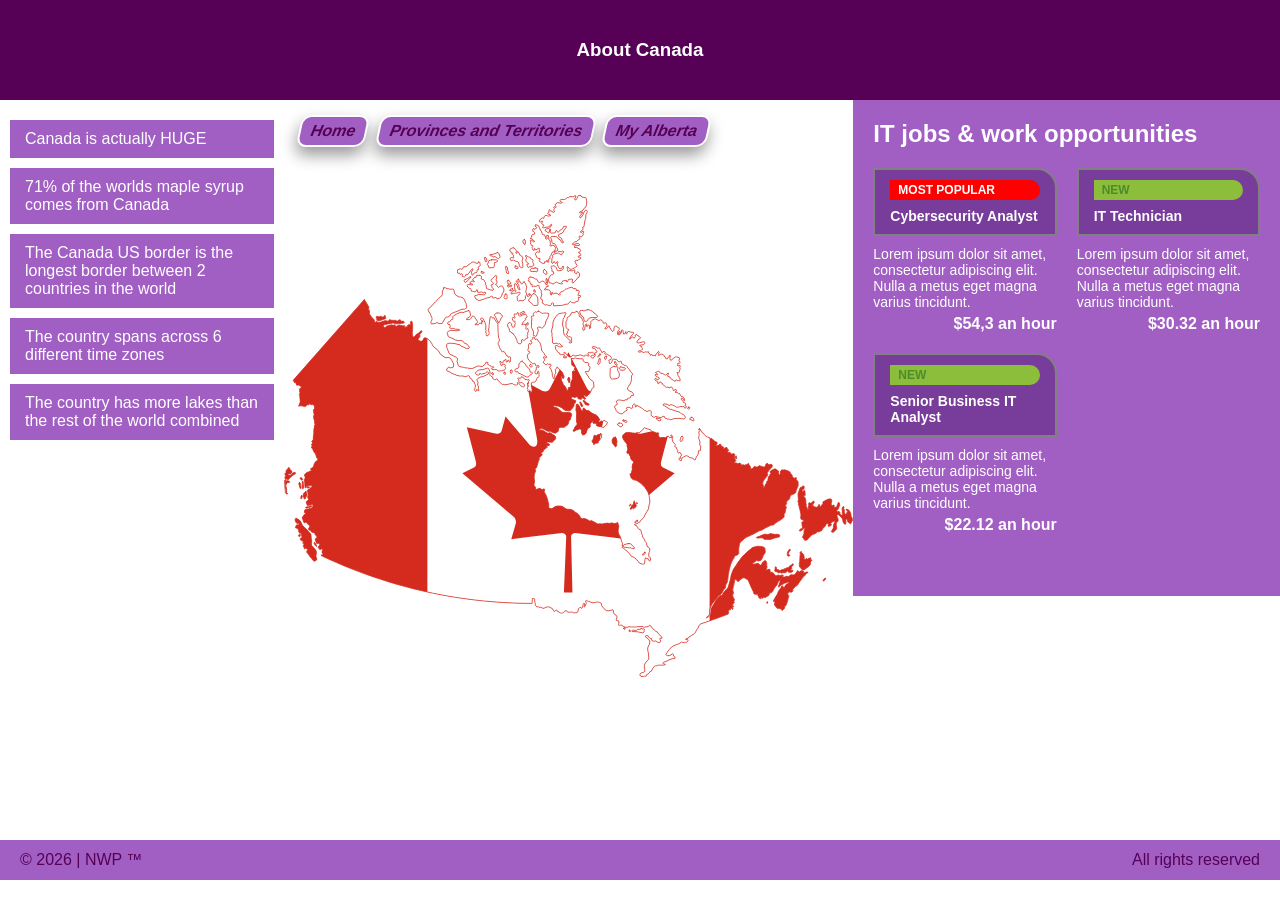
==== index.html @ a1276ff4 "Add files via upload" ====
<!DOCTYPE html>
<html lang="en">
<head>
    <meta charset="UTF-8">
    <meta name="viewport" content="width=device-width, initial-scale=1.0">
    <title>About Canada</title>
    <link rel="stylesheet" href="styles/styles.css">
</head>
<body>
  <div class="flex-container col-container base-container">
    <div class="header">
      <h3>About Canada</h1>
    </div>
    <div class="flex-container midsection">
      <div class="section" style="background-color: white; flex: 1;">
        <div class="nav-item">Canada is actually HUGE</div>
        <div class="nav-item">71% of the worlds maple syrup comes from Canada</div>
        <div class="nav-item">The Canada US border is the longest border between 2 countries in the world</div>
        <div class="nav-item">The country spans across 6 different time zones</div>
        <div class="nav-item">The country has more lakes than the rest of the world combined</div>
      </div>
      <div id="middle-section" class="section" style="background-color: white; flex: 2; display: flex; flex-direction: column;">
        <div style="display: flex; justify-content: flex-start; padding: 10px 10px 0 10px; width: 100%;">
          <a href="#home" class="tab-button">Home</a>
          <a href="#provinces" class="tab-button">Provinces and Territories</a>
          <div class="dropdown">
            <a href="#alberta" class="tab-button">My Alberta</a>
            <div class="dropdown-menu">
              <a href="#public-holidays" class="dropdown-item">Public Holidays</a>
              <a href="#provincial-parks" class="dropdown-item">Provincial Parks</a>
            </div>
          </div>
        </div>

        <div id="home" class="tab-content">
          <h2>Get to know Canada</h2>
          <p>Lorem ipsum dolor sit amet, consectetur adipiscing elit. Proin aliquet in ipsum non fermentum. Vestibulum aliquet enim lacus, vitae sollicitudin lorem lobortis non. Maecenas aliquet odio non finibus convallis. Aenean euismod felis sit amet erat sagittis, id tempor risus finibus. Maecenas urna quam, varius eu lacus a, gravida vehicula ante. Fusce bibendum, velit eget convallis bibendum, risus felis laoreet risus, at pulvinar ipsum nisi vel leo. Duis euismod, nisl faucibus pretium sollicitudin, ante erat tristique lorem, id vestibulum ex sem at mauris. In nec nisi rhoncus, suscipit purus vel, vulputate massa. Suspendisse id aliquam sapien. Pellentesque a ligula vel est mollis dapibus. Quisque pulvinar vel sapien et aliquet.</p>
        </div>

        <div id="provinces" class="tab-content">
          <h2>Learn more about Canada's Provinces and Territories</h2>
          <p>Lorem ipsum dolor sit amet, consectetur adipiscing elit. Proin aliquet in ipsum non fermentum. Vestibulum aliquet enim lacus, vitae sollicitudin lorem lobortis non. Maecenas aliquet odio non finibus convallis. Aenean euismod felis sit amet erat sagittis, id tempor risus finibus. Maecenas urna quam, varius eu lacus a, gravida vehicula ante. Fusce bibendum, velit eget convallis bibendum, risus felis laoreet risus, at pulvinar ipsum nisi vel leo. Duis euismod, nisl faucibus pretium sollicitudin, ante erat tristique lorem, id vestibulum ex sem at mauris. In nec nisi rhoncus, suscipit purus vel, vulputate massa. Suspendisse id aliquam sapien. Pellentesque a ligula vel est mollis dapibus. Quisque pulvinar vel sapien et aliquet.</p>

          <div class="province-item">
            <img src="images/alberta.png" alt="Alberta Flag" class="province-flag">
            <span class="province-name">Alberta</span>
            <span class="province-area">661,848 sq km</span>
          </div>

          <div class="province-item">
            <img src="images/Bc.png" alt="British Columbia Flag" class="province-flag">
            <span class="province-name">British Columbia</span>
            <span class="province-area">944,735 sq km</span>
          </div>
        </div>

        <div id="alberta" class="tab-content">
          <h2>Learn about Alberta</h2>
          <p>Lorem ipsum dolor sit amet, consectetur adipiscing elit. Proin aliquet in ipsum non fermentum. Vestibulum aliquet enim lacus, vitae sollicitudin lorem lobortis non. Maecenas aliquet odio non finibus convallis. Aenean euismod felis sit amet erat sagittis, id tempor risus finibus. Maecenas urna quam, varius eu lacus a, gravida vehicula ante. Fusce bibendum, velit eget convallis bibendum, risus felis laoreet risus, at pulvinar ipsum nisi vel leo. Duis euismod, nisl faucibus pretium sollicitudin, ante erat tristique lorem, id vestibulum ex sem at mauris. In nec nisi rhoncus, suscipit purus vel, vulputate massa. Suspendisse id aliquam sapien. Pellentesque a ligula vel est mollis dapibus. Quisque pulvinar vel sapien et aliquet.</p>
        </div>

        <div id="public-holidays" class="tab-content">
          <h2>Alberta Public Holidays</h2>
          <p>Lorem ipsum dolor sit amet, consectetur adipiscing elit. Nulla a metus eget magna varius tincidunt malesuada pellentesque augue. Proin sit amet augue sed mauris rutrum imperdiet.</p>
        </div>

        <div id="provincial-parks" class="tab-content">
          <h2>National and Provincial Parks in Alberta</h2>
          <p>Lorem ipsum dolor sit amet, consectetur adipiscing elit. Nulla a metus eget magna varius tincidunt malesuada pellentesque augue. Proin sit amet augue sed mauris rutrum imperdiet.</p>
        </div>

        <img id="canada-map" src="images/canada.svg" alt="Canada Map">
      </div>
      <div class="section" style="background-color: white; flex: 1.5; display: flex; flex-direction: column;">
        <div style="background-color: rgb(161, 95, 196); flex: 0 0 80%; width: 100%; padding: 20px;">
          <h2 style="color: white; margin: 0 0 20px 0;">IT jobs & work opportunities</h2>

          <div class="job-container">
          <div class="job-posting">
            <div class="job-header">
              <p class="job-label">MOST POPULAR</p>
              <p class="job-title">Cybersecurity Analyst</p>
            </div>
            <p class="job-description">Lorem ipsum dolor sit amet, consectetur adipiscing elit. Nulla a metus eget magna varius tincidunt.</p>
            <p class="job-price">$54,3 an hour</p>
          </div>

          <div class="job-posting">
            <div class="job-header">
              <p class="job-label job-label-new">NEW</p>
              <p class="job-title">IT Technician</p>
            </div>
            <p class="job-description">Lorem ipsum dolor sit amet, consectetur adipiscing elit. Nulla a metus eget magna varius tincidunt.</p>
            <p class="job-price">$30.32 an hour</p>
          </div>

          <div class="job-posting">
            <div class="job-header">
              <p class="job-label job-label-new">NEW</p>
              <p class="job-title">Senior Business IT Analyst</p>
            </div>
            <p class="job-description">Lorem ipsum dolor sit amet, consectetur adipiscing elit. Nulla a metus eget magna varius tincidunt.</p>
            <p class="job-price">$22.12 an hour</p>
          </div>
          </div>

        </div>
        <div style="background-color: white; flex: 1; width: 100%;"></div>
      </div>
    </div>
    <div style="height: 100px;"></div>
  </div>

  <div class="footer">
    <p>&copy; 2026 | NWP &trade;</p>
    <p>All rights reserved</p>
  </div>
</body>
</html>
---- styles/styles.css ----
/* Global reset - removes default margins and padding from all elements */
* {
    margin: 0;
    padding: 0;
    box-sizing: border-box; /* Makes padding and border part of width/height calculations */
}

/* Base body styling with Arial font and prevent horizontal scroll */
body {
    font-family: Arial, sans-serif;
    overflow-x: hidden; /* Prevents horizontal scrolling */
}

/* Utility class to make any element a flex container */
.flex-container {
  display: flex;
}

/* Makes flex items arrange horizontally (default flex direction) */
.row-container {
  flex-direction: row;
}

/* Makes flex items arrange vertically in a column */
.col-container {
  flex-direction: column;
}

/* Main page container that takes full viewport height and width */
.base-container {
  min-height: 100vh; /* 100% of viewport height */
  width: 100%;
  overflow-x: hidden; /* Prevents horizontal scrolling */
  display: flex; /* Makes container a flex parent */
  flex-direction: column; /* Stacks header, midsection, footer vertically */
}

/* Top header section - dark purple bar with fixed 100px height */
.header {
  background-color: rgb(86, 0, 86); /* Dark purple */
  width: 100%;
  flex: 0 0 100px; /* Don't grow or shrink, stay at 100px */
  color: white;
  display: flex;
  justify-content: center; /* Center content horizontally */
  align-items: center; /* Center content vertically */
}

/* Middle section between header and footer - grows to fill available space */
.midsection {
  flex: 1 1 auto; /* Grows to fill space, can shrink if needed */
  width: 100%;
  flex-wrap: wrap; /* Allows items to wrap to next line if needed */
  overflow-y: auto; /* Allows vertical scrolling when content exceeds viewport */
  overflow-x: hidden; /* Prevents horizontal scrolling */
  padding-bottom: 80px; /* Space for fixed footer so content isn't hidden behind it */
  min-height: 0; /* Allows flex item to shrink below content size if needed */
}

/* Generic section wrapper that grows to fill space */
.section {
  flex: 1;
  min-width: 0; /* Prevents flex items from overflowing container */
}

/* Navigation menu items with light purple background */
.nav-item {
  background-color: rgb(161, 95, 196); /* Light purple */
  color: white;
  padding: 10px 15px;
  margin-bottom: 10px;
  margin-left: 10px;
  margin-right: 10px;
  transition: background-color 0.3s; /* Smooth color transition on hover */
}

/* Adds top margin to first navigation item only */
.nav-item:first-child {
  margin-top: 20px;
}

/* Hover effect for nav items - changes to dark purple with light text */
.nav-item:hover {
  background-color: rgb(86, 0, 86); /* Dark purple */
  color: rgb(235, 215, 255); /* Very light purple */
}

/* Tab buttons with skewed appearance and shadow effect */
.tab-button {
  background-color: rgb(161, 95, 196); /* Light purple background */
  color: rgb(86, 0, 86); /* Dark purple text */
  border: 2px solid white;
  border-radius: 10px; /* Rounded corners */
  padding: 5px 10px;
  margin: 5px;
  cursor: pointer; /* Hand cursor on hover */
  font-weight: bold;
  font-style: italic;
  box-shadow: 0 8px 16px rgba(0, 0, 0, 0.4); /* Drop shadow for 3D effect */
  text-decoration: none; /* Remove underline if used as link */
  display: inline-block;
  transform: skewX(-12deg); /* Slants button to the right */
  transition: background-color 0.3s, color 0.3s, transform 0.3s; /* Smooth transitions */
}

/* Tab button hover effect - inverts colors and slightly enlarges */
.tab-button:hover {
  background: linear-gradient(
    135deg,
    rgb(86, 0, 86),      /* dark purple */
    rgb(161, 95, 196)    /* lighter purple */
  );

  color: rgb(250, 245, 255);
  font-style: normal; /* Removes italic */
  transform: scale(1.05); /* Makes button 5% larger */
}

/* Dropdown container positioned relatively for absolute children */
.dropdown {
  position: relative;
  display: inline-block;
}

/* Dropdown menu hidden by default, positioned below trigger element */
.dropdown-menu {
  display: none; /* Hidden until parent is hovered */
  position: absolute;
  top: 100%; /* Positioned directly below parent */
  left: 0;
  z-index: 10; /* Appears above other content */
  margin-top: 0;
}

/* Shows dropdown menu when hovering over dropdown container */
.dropdown:hover .dropdown-menu {
  display: block;
}

/* Individual items within dropdown menu */
.dropdown-item {
  display: block;
  background-color: rgb(161, 95, 196); /* Light purple */
  color: white;
  padding: 10px 15px;
  margin: 0;
  text-decoration: none; /* Remove underline from links */
  white-space: nowrap; /* Prevents text from wrapping to multiple lines */
}

/* Dropdown item hover effect - changes to dark purple */
.dropdown-item:hover {
  background-color: rgb(86, 0, 86);
  color: white;
}

/* Tab content panels - hidden by default until targeted via URL hash */
.tab-content {
  padding: 20px;
  display: none; /* Hidden by default */
  color: rgb(86, 0, 86); /* Dark purple text */
  flex: 1; /* Grows to fill available space */
}

/* Shows tab content when its ID matches the URL hash (e.g., #home) */
.tab-content:target {
  display: block;
}

/* Headings inside tab content */
.tab-content h2 {
  color: rgb(86, 0, 86); /* Dark purple */
  margin-bottom: 0;
}

/* Paragraphs inside tab content with top spacing */
.tab-content p {
  color: rgb(86, 0, 86); /* Dark purple */
  margin-top: 15px;
}

/* Individual province list items with flex layout for flag and text */
.province-item {
  display: flex;
  align-items: center; /* Vertically centers flag and text */
  padding: 5px 10px 5px 0;
  margin-bottom: 10px;
}

/* Province item hover effect - adds light purple background */
.province-item:hover {
  background-color: rgb(161, 95, 196);
}

/* Province flag image with fixed dimensions */
.province-flag {
  width: 40px;
  height: 40px;
  margin-right: 10px;
  object-fit: cover; /* Crops image to fit square dimensions */
}

/* Province name text styling */
.province-name {
  color: rgb(86, 0, 86); /* Dark purple */
  font-weight: bold;
}

/* Province area info - hidden by default, shown on hover */
.province-area {
  display: none; /* Hidden initially */
  margin-left: 10px;
  color: rgb(86, 0, 86); /* Dark purple */
  font-style: italic;
}

/* Shows province area when hovering over province item */
.province-item:hover .province-area {
  display: inline;
}

/* Canada map image that fills available space while maintaining aspect ratio */
#canada-map {
  flex: 1;
  width: 100%;
  max-width: 100%; /* Prevents image from exceeding container width */
  object-fit: contain; /* Keeps image proportions, fits within container */
}

/* Hides Canada map when any tab content is active/targeted */
.tab-content:target ~ #canada-map {
  display: none;
}

/* Container for job postings using flexbox grid layout */
.job-container {
  display: flex;
  flex-wrap: wrap; /* Allows jobs to wrap to multiple rows */
  gap: 20px; /* Space between job cards */
}

/* Individual job posting card - takes up half width on desktop */
.job-posting {
  flex: 0 1 calc(50% - 10px); /* 50% width minus half the gap */
  max-width: calc(50% - 10px); /* Ensures it doesn't exceed calculated width */
}

/* Job posting header with medium purple background and rounded corner */
.job-header {
  background-color: rgb(120, 60, 155); /* Medium purple */
  padding: 10px 15px;
  border: 2px solid grey;
  border-top-right-radius: 20px; /* Only top-right corner is rounded */
  margin-bottom: 10px;
}

/* Job status label (e.g., URGENT, HOT) with pill shape on right side */
.job-label {
  background-color: red; /* Red for urgent/hot jobs */
  color: white;
  display: block;
  width: 100%;
  padding: 3px 8px;
  font-size: 12px;
  font-weight: bold;
  margin: 0 0 8px 0;
  border-top-right-radius: 20px; /* Rounded top-right */
  border-bottom-right-radius: 20px; /* Rounded bottom-right - creates pill shape */
}

/* Alternative label color for NEW job postings - green theme */
.job-label-new {
  background-color: rgb(140, 190, 60); /* Light green */
  color: rgb(76, 140, 43); /* Dark green text */
}

/* Job title text styling */
.job-title {
  color: white;
  margin: 0;
  font-weight: bold;
  font-size: 14px;
}

/* Job description text styling */
.job-description {
  color: white;
  margin: 0 0 5px 0;
  font-size: 14px;
}

/* Job price/salary - aligned to the right */
.job-price {
  color: white;
  margin: 0;
  text-align: right; /* Right-aligned text */
  font-weight: bold;
}

/* Fixed footer that stays at bottom of viewport, 20px from edge */
.footer {
  position: fixed; /* Stays in place when scrolling */
  bottom: 20px; /* 20px gap from bottom of screen */
  left: 0;
  width: 100%;
  height: 40px;
  background-color: rgb(161, 95, 196); /* Light purple */
  color: rgb(86, 0, 86); /* Dark purple text */
  display: flex;
  justify-content: space-between; /* Spreads content to left and right edges */
  align-items: center; /* Vertically centers content */
  padding: 0 20px;
  z-index: 100; /* Ensures footer appears above all other content */
}

/* Tablet responsive styles for medium screens */
@media (max-width: 1024px) {
  /* Adjust job container spacing for tablets */
  .job-container {
    gap: 15px;
    padding: 10px;
  }
}

/* Mobile responsive styles for screens 768px wide or smaller */
@media (max-width: 768px) {
  /* Allow body to scroll naturally on mobile */
  body {
    overflow-y: auto;
  }
  
  /* Changes midsection to vertical layout on mobile */
  .midsection {
    flex-direction: column;
    padding-bottom: 90px; /* More space for footer on mobile */
  }
  
  /* Makes sections take full width on mobile */
  .section {
    width: 100%;
  }
  
  /* Makes job postings full width (single column) on mobile */
  .job-posting {
    flex: 1 1 100%;
    max-width: 100%;
  }
  
  /* Adjust job container for mobile with reduced gap */
  .job-container {
    flex-direction: column;
    gap: 15px;
    padding: 10px;
  }
  
  /* Make tab buttons smaller and wrap better on mobile */
  .tab-button {
    font-size: 12px;
    padding: 5px 8px;
    margin: 3px;
    transform: skewX(-8deg); /* Less skew for better mobile readability */
  }
  
  /* Reduce header height on mobile */
  .header {
    flex: 0 0 70px; /* Shorter header on mobile */
    font-size: 16px;
    padding: 10px;
    text-align: center;
  }
  
  /* Adjust footer for mobile - stick to bottom edge */
  .footer {
    height: 50px;
    bottom: 0; /* Remove gap on mobile */
    font-size: 12px;
    padding: 0 10px;
  }
  
  /* Reduce tab content padding on mobile */
  .tab-content {
    padding: 15px 10px;
  }
  
  /* Adjust navigation items for mobile */
  .nav-item {
    margin-left: 5px;
    margin-right: 5px;
    padding: 8px 12px;
    font-size: 14px;
  }
}

/* Extra small screens - phones in portrait mode (480px and smaller) */
@media (max-width: 480px) {
  /* Further reduce padding on very small screens */
  .tab-content {
    padding: 10px;
  }
  
  /* Smaller job header padding */
  .job-header {
    padding: 8px 10px;
  }
  
  /* Reduce job text sizes for small screens */
  .job-title {
    font-size: 13px;
  }
  
  .job-description {
    font-size: 12px;
  }
  
  .job-price {
    font-size: 13px;
  }
  
  /* Smaller job label */
  .job-label {
    font-size: 11px;
    padding: 2px 6px;
  }
  
  /* Make province items more compact */
  .province-flag {
    width: 30px;
    height: 30px;
    margin-right: 8px;
  }
  
  .province-name {
    font-size: 14px;
  }
  
  /* Smaller header on very small screens */
  .header {
    flex: 0 0 60px;
    font-size: 14px;
  }
  
  /* Compact footer for small screens */
  .footer {
    height: 45px;
    font-size: 11px;
  }
  
  /* Smaller tab buttons on tiny screens */
  .tab-button {
    font-size: 11px;
    padding: 4px 6px;
    margin: 2px;
  }
  
  /* Adjust midsection padding for very small screens */
  .midsection {
    padding-bottom: 70px;
  }
}
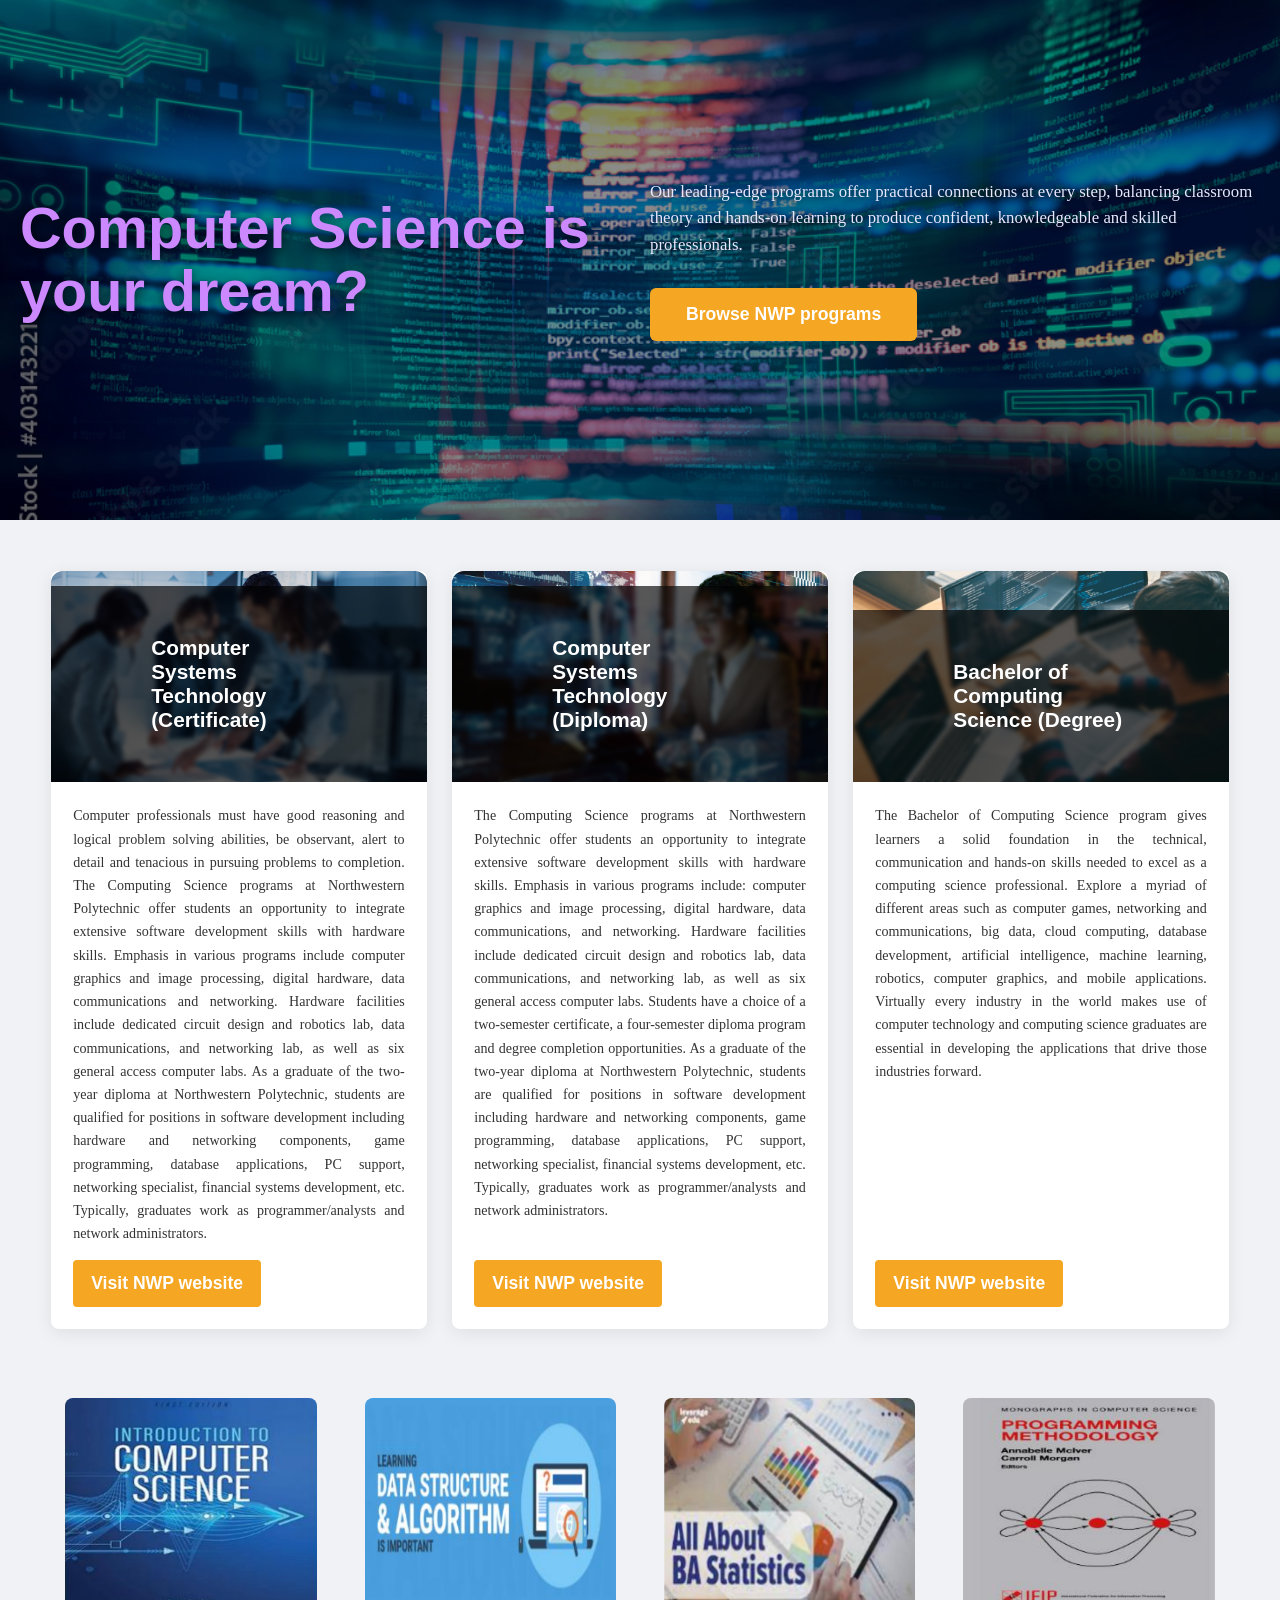
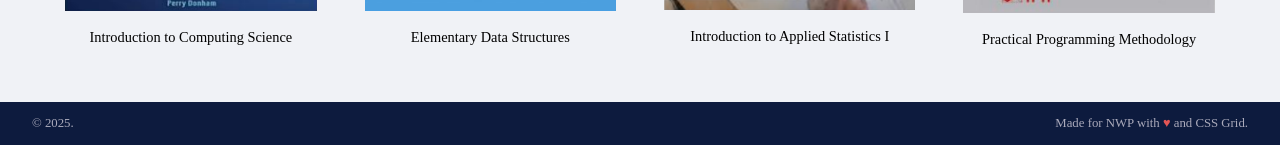
==== commit 6390bd2c: "Add files via upload" ====
--- a/index.html
+++ b/index.html
@@ -1,119 +1,180 @@
-<!DOCTYPE html>
+﻿<!DOCTYPE html>
 <html lang="en">
 <head>
-    <meta charset="UTF-8">
-    <meta name="viewport" content="width=device-width, initial-scale=1.0">
-    <title>About Canada</title>
-    <link rel="stylesheet" href="styles/styles.css">
+  <meta charset="UTF-8" />
+  <meta name="viewport" content="width=device-width, initial-scale=1.0" />
+  <title>CS NWP Programs</title>
+  <link rel="stylesheet" href="styles/styles.css" />
 </head>
 <body>
-  <div class="flex-container col-container base-container">
-    <div class="header">
-      <h3>About Canada</h1>
-    </div>
-    <div class="flex-container midsection">
-      <div class="section" style="background-color: white; flex: 1;">
-        <div class="nav-item">Canada is actually HUGE</div>
-        <div class="nav-item">71% of the worlds maple syrup comes from Canada</div>
-        <div class="nav-item">The Canada US border is the longest border between 2 countries in the world</div>
-        <div class="nav-item">The country spans across 6 different time zones</div>
-        <div class="nav-item">The country has more lakes than the rest of the world combined</div>
-      </div>
-      <div id="middle-section" class="section" style="background-color: white; flex: 2; display: flex; flex-direction: column;">
-        <div style="display: flex; justify-content: flex-start; padding: 10px 10px 0 10px; width: 100%;">
-          <a href="#home" class="tab-button">Home</a>
-          <a href="#provinces" class="tab-button">Provinces and Territories</a>
-          <div class="dropdown">
-            <a href="#alberta" class="tab-button">My Alberta</a>
-            <div class="dropdown-menu">
-              <a href="#public-holidays" class="dropdown-item">Public Holidays</a>
-              <a href="#provincial-parks" class="dropdown-item">Provincial Parks</a>
-            </div>
-          </div>
-        </div>
 
-        <div id="home" class="tab-content">
-          <h2>Get to know Canada</h2>
-          <p>Lorem ipsum dolor sit amet, consectetur adipiscing elit. Proin aliquet in ipsum non fermentum. Vestibulum aliquet enim lacus, vitae sollicitudin lorem lobortis non. Maecenas aliquet odio non finibus convallis. Aenean euismod felis sit amet erat sagittis, id tempor risus finibus. Maecenas urna quam, varius eu lacus a, gravida vehicula ante. Fusce bibendum, velit eget convallis bibendum, risus felis laoreet risus, at pulvinar ipsum nisi vel leo. Duis euismod, nisl faucibus pretium sollicitudin, ante erat tristique lorem, id vestibulum ex sem at mauris. In nec nisi rhoncus, suscipit purus vel, vulputate massa. Suspendisse id aliquam sapien. Pellentesque a ligula vel est mollis dapibus. Quisque pulvinar vel sapien et aliquet.</p>
-        </div>
-
-        <div id="provinces" class="tab-content">
-          <h2>Learn more about Canada's Provinces and Territories</h2>
-          <p>Lorem ipsum dolor sit amet, consectetur adipiscing elit. Proin aliquet in ipsum non fermentum. Vestibulum aliquet enim lacus, vitae sollicitudin lorem lobortis non. Maecenas aliquet odio non finibus convallis. Aenean euismod felis sit amet erat sagittis, id tempor risus finibus. Maecenas urna quam, varius eu lacus a, gravida vehicula ante. Fusce bibendum, velit eget convallis bibendum, risus felis laoreet risus, at pulvinar ipsum nisi vel leo. Duis euismod, nisl faucibus pretium sollicitudin, ante erat tristique lorem, id vestibulum ex sem at mauris. In nec nisi rhoncus, suscipit purus vel, vulputate massa. Suspendisse id aliquam sapien. Pellentesque a ligula vel est mollis dapibus. Quisque pulvinar vel sapien et aliquet.</p>
-
-          <div class="province-item">
-            <img src="images/alberta.png" alt="Alberta Flag" class="province-flag">
-            <span class="province-name">Alberta</span>
-            <span class="province-area">661,848 sq km</span>
-          </div>
-
-          <div class="province-item">
-            <img src="images/Bc.png" alt="British Columbia Flag" class="province-flag">
-            <span class="province-name">British Columbia</span>
-            <span class="province-area">944,735 sq km</span>
-          </div>
-        </div>
-
-        <div id="alberta" class="tab-content">
-          <h2>Learn about Alberta</h2>
-          <p>Lorem ipsum dolor sit amet, consectetur adipiscing elit. Proin aliquet in ipsum non fermentum. Vestibulum aliquet enim lacus, vitae sollicitudin lorem lobortis non. Maecenas aliquet odio non finibus convallis. Aenean euismod felis sit amet erat sagittis, id tempor risus finibus. Maecenas urna quam, varius eu lacus a, gravida vehicula ante. Fusce bibendum, velit eget convallis bibendum, risus felis laoreet risus, at pulvinar ipsum nisi vel leo. Duis euismod, nisl faucibus pretium sollicitudin, ante erat tristique lorem, id vestibulum ex sem at mauris. In nec nisi rhoncus, suscipit purus vel, vulputate massa. Suspendisse id aliquam sapien. Pellentesque a ligula vel est mollis dapibus. Quisque pulvinar vel sapien et aliquet.</p>
-        </div>
-
-        <div id="public-holidays" class="tab-content">
-          <h2>Alberta Public Holidays</h2>
-          <p>Lorem ipsum dolor sit amet, consectetur adipiscing elit. Nulla a metus eget magna varius tincidunt malesuada pellentesque augue. Proin sit amet augue sed mauris rutrum imperdiet.</p>
-        </div>
-
-        <div id="provincial-parks" class="tab-content">
-          <h2>National and Provincial Parks in Alberta</h2>
-          <p>Lorem ipsum dolor sit amet, consectetur adipiscing elit. Nulla a metus eget magna varius tincidunt malesuada pellentesque augue. Proin sit amet augue sed mauris rutrum imperdiet.</p>
-        </div>
-
-        <img id="canada-map" src="images/canada.svg" alt="Canada Map">
-      </div>
-      <div class="section" style="background-color: white; flex: 1.5; display: flex; flex-direction: column;">
-        <div style="background-color: rgb(161, 95, 196); flex: 0 0 80%; width: 100%; padding: 20px;">
-          <h2 style="color: white; margin: 0 0 20px 0;">IT jobs & work opportunities</h2>
-
-          <div class="job-container">
-          <div class="job-posting">
-            <div class="job-header">
-              <p class="job-label">MOST POPULAR</p>
-              <p class="job-title">Cybersecurity Analyst</p>
-            </div>
-            <p class="job-description">Lorem ipsum dolor sit amet, consectetur adipiscing elit. Nulla a metus eget magna varius tincidunt.</p>
-            <p class="job-price">$54,3 an hour</p>
-          </div>
-
-          <div class="job-posting">
-            <div class="job-header">
-              <p class="job-label job-label-new">NEW</p>
-              <p class="job-title">IT Technician</p>
-            </div>
-            <p class="job-description">Lorem ipsum dolor sit amet, consectetur adipiscing elit. Nulla a metus eget magna varius tincidunt.</p>
-            <p class="job-price">$30.32 an hour</p>
-          </div>
-
-          <div class="job-posting">
-            <div class="job-header">
-              <p class="job-label job-label-new">NEW</p>
-              <p class="job-title">Senior Business IT Analyst</p>
-            </div>
-            <p class="job-description">Lorem ipsum dolor sit amet, consectetur adipiscing elit. Nulla a metus eget magna varius tincidunt.</p>
-            <p class="job-price">$22.12 an hour</p>
-          </div>
-          </div>
-
-        </div>
-        <div style="background-color: white; flex: 1; width: 100%;"></div>
+  <!-- ══════════════════════════════
+       HERO SECTION
+  ══════════════════════════════ -->
+  <section id="hero">
+    <!-- Background image layer -->
+    <div class="hero-bg"></div>
+    <!-- Two-column CSS Grid content -->
+    <div class="hero-content">
+      <h1>Computer Science is your dream?</h1>
+      <div class="hero-right">
+        <p>Our leading-edge programs offer practical connections at every step,
+           balancing classroom theory and hands-on learning to produce confident,
+           knowledgeable and skilled professionals.</p>
+        <!-- Clicking takes user to the first program card -->
+        <a href="#card-1" class="btn-hero">Browse NWP programs</a>
       </div>
     </div>
-    <div style="height: 100px;"></div>
-  </div>
+  </section>
 
-  <div class="footer">
-    <p>&copy; 2026 | NWP &trade;</p>
-    <p>All rights reserved</p>
-  </div>
+  <!-- ══════════════════════════════
+       PROGRAM CARDS
+  ══════════════════════════════ -->
+  <section id="programs">
+    <div class="cards-grid">
+
+      <!-- Card 1 — Certificate -->
+      <article class="card" id="card-1">
+        <div class="card-img-wrap">
+          <img
+            src="images/people1.jpeg"
+            alt="Computer Systems Technology Certificate" />
+          <div class="card-img-label">Computer Systems Technology (Certificate)</div>
+        </div>
+        <div class="card-body">
+          <p>Computer professionals must have good reasoning and logical problem solving
+             abilities, be observant, alert to detail and tenacious in pursuing problems to
+             completion. The Computing Science programs at Northwestern Polytechnic offer
+             students an opportunity to integrate extensive software development skills with
+             hardware skills. Emphasis in various programs include computer graphics and image
+             processing, digital hardware, data communications and networking. Hardware
+             facilities include dedicated circuit design and robotics lab, data communications,
+             and networking lab, as well as six general access computer labs. As a graduate of
+             the two-year diploma at Northwestern Polytechnic, students are qualified for
+             positions in software development including hardware and networking components,
+             game programming, database applications, PC support, networking specialist,
+             financial systems development, etc. Typically, graduates work as
+             programmer/analysts and network administrators.</p>
+          <a href="https://www.nwpolytech.ca/program/computer-systems-technology-certificate" target="_blank" class="btn-visit">Visit NWP website</a>
+        </div>
+      </article>
+
+      <!-- Card 2 — Diploma -->
+      <article class="card" id="card-2">
+        <div class="card-img-wrap">
+          <img
+            src="images/people2.jpeg"
+            alt="Computer Systems Technology Diploma" />
+          <div class="card-img-label">Computer Systems Technology (Diploma)</div>
+        </div>
+        <div class="card-body">
+          <p>The Computing Science programs at Northwestern Polytechnic offer students an
+             opportunity to integrate extensive software development skills with hardware
+             skills. Emphasis in various programs include: computer graphics and image
+             processing, digital hardware, data communications, and networking. Hardware
+             facilities include dedicated circuit design and robotics lab, data communications,
+             and networking lab, as well as six general access computer labs. Students have a
+             choice of a two-semester certificate, a four-semester diploma program and degree
+             completion opportunities. As a graduate of the two-year diploma at Northwestern
+             Polytechnic, students are qualified for positions in software development including
+             hardware and networking components, game programming, database applications, PC
+             support, networking specialist, financial systems development, etc. Typically,
+             graduates work as programmer/analysts and network administrators.</p>
+          <a href="https://www.nwpolytech.ca/program/computer-systems-diploma" target="_blank" class="btn-visit">Visit NWP website</a>
+        </div>
+      </article>
+
+      <!-- Card 3 — Degree -->
+      <article class="card" id="card-3">
+        <div class="card-img-wrap">
+          <img
+            src="images/people3.jpeg"
+            alt="Bachelor of Computing Science Degree" />
+
+          <div class="card-img-label">Bachelor of Computing Science (Degree)</div>
+        </div>
+        <div class="card-body">
+          <p>The Bachelor of Computing Science program gives learners a solid foundation in
+             the technical, communication and hands-on skills needed to excel as a computing
+             science professional. Explore a myriad of different areas such as computer games,
+             networking and communications, big data, cloud computing, database development,
+             artificial intelligence, machine learning, robotics, computer graphics, and mobile
+             applications. Virtually every industry in the world makes use of computer
+             technology and computing science graduates are essential in developing the
+             applications that drive those industries forward.</p>
+          <a href="https://www.nwpolytech.ca/program/computing-science-degree" target="_blank" class="btn-visit">Visit NWP website</a>
+        </div>
+      </article>
+
+    </div>
+  </section>
+
+  <!-- ══════════════════════════════
+       IMAGE GALLERY
+  ══════════════════════════════ -->
+  <section id="gallery">
+    <div class="gallery-grid">
+
+      <div class="gallery-item">
+        <div class="img-wrap">
+          <img
+            src="images/1.png"
+            alt="Introduction to Computing Science" />
+        </div>
+        <p class="course-title">Introduction to Computing Science</p>
+        <p class="course-meta">Credits : 3<br />Total Hours : 90</p>
+      </div>
+
+      <div class="gallery-item">
+        <div class="img-wrap">
+          <img
+            src="images/2.png"
+            alt="Elementary Data Structures" />
+        </div>
+        <p class="course-title">Elementary Data Structures</p>
+        <p class="course-meta">Credits : 3<br />Total Hours : 90</p>
+      </div>
+
+      <div class="gallery-item">
+        <div class="img-wrap">
+          <img
+            src="images/3.png"
+            alt="Introduction to Applied Statistics I" />
+        </div>
+        <p class="course-title">Introduction to Applied Statistics I</p>
+        <p class="course-meta">Credits : 3<br />Total Hours : 90</p>
+      </div>
+
+      <div class="gallery-item">
+        <div class="img-wrap">
+          <img
+            src="images/4.png"
+            alt="Practical Programming Methodology" />
+        </div>
+        <p class="course-title">Practical Programming Methodology</p>
+        <p class="course-meta">Credits : 3<br />Total Hours : 90</p>
+      </div>
+
+    </div>
+  </section>
+
+  <!-- ══════════════════════════════
+       FOOTER
+  ══════════════════════════════ -->
+  <footer>
+    <span>© 2025.</span>
+    <span>Made for NWP with <span class="heart">♥</span> and CSS Grid.</span>
+  </footer>
+
+  <!-- Populate hero watermark tiles -->
+  <script>
+    const wm = document.getElementById('wm');
+    for (let i = 0; i < 200; i++) {
+      const s = document.createElement('span');
+      s.textContent = 'NWP+';
+      wm.appendChild(s);
+    }
+  </script>
+
 </body>
 </html>
--- a/styles/styles.css
+++ b/styles/styles.css
@@ -1,459 +1,274 @@
-/* Global reset - removes default margins and padding from all elements */
-* {
-    margin: 0;
-    padding: 0;
-    box-sizing: border-box; /* Makes padding and border part of width/height calculations */
-}
-
-/* Base body styling with Arial font and prevent horizontal scroll */
+/* ── CSS Variables ── */
+:root {
+  --hero-h: clamp(260px, 65vh, 520px);
+  --accent: #f5a623;
+  --accent-hover-bg: #2d1a6e;
+  --accent-hover-text: #f5a623;
+  --navy: #0d1b3e;
+  --card-radius: 0 0 8px 8px;
+  --img-radius: 12px 12px 0 0;
+  --gap: clamp(12px, 2vw, 28px);
+}
+
+*, *::before, *::after {
+  box-sizing: border-box;
+  margin: 0;
+  padding: 0;
+}
+
 body {
-    font-family: Arial, sans-serif;
-    overflow-x: hidden; /* Prevents horizontal scrolling */
-}
-
-/* Utility class to make any element a flex container */
-.flex-container {
-  display: flex;
-}
-
-/* Makes flex items arrange horizontally (default flex direction) */
-.row-container {
-  flex-direction: row;
-}
-
-/* Makes flex items arrange vertically in a column */
-.col-container {
+  font-family: Georgia, serif;
+  font-weight: 300;
+  background: #f0f2f6;
+  color: #1a1a2e;
+  min-height: 100vh;
+  display: grid;
+  grid-template-rows: auto auto auto auto;
+  grid-template-columns: 1fr;
+}
+
+/* ══════════════════════════════
+   HERO
+══════════════════════════════ */
+#hero {
+  position: relative;
+  width: 100%;
+  height:auto;
+  min-height: var(--hero-h);
+  overflow: hidden;
+  background: var(--navy);
+}
+
+#hero .hero-bg {
+  position: absolute;
+  inset: 0;
+  background: url("../images/hacker.jpeg") center / cover no-repeat;
+  filter: brightness(0.55);
+}
+/* two-column hero layout */
+#hero .hero-content {
+  position: relative;
+  z-index: 2;
+  display: grid;
+  grid-template-columns: repeat(auto-fit, minmax(min(100%, 380px), 1fr));
+  height: 100%;
+  align-items: center;
+  padding: clamp(20px, 4vw, 30px) clamp(10px, 3vw, 20px);
+  gap: 20px;
+}
+
+#hero h1 {
+  font-family: Arial, sans-serif;
+  font-size: clamp(1.6rem, 4.5vw, 3.6rem);
+  font-weight: 700;
+  color: #cc88ff;
+  line-height: 1.1;
+  text-shadow: 0 2px 12px rgba(0, 0, 0, 0.6);
+}
+
+.hero-right {
+  display: flex;
   flex-direction: column;
-}
-
-/* Main page container that takes full viewport height and width */
-.base-container {
-  min-height: 100vh; /* 100% of viewport height */
+  gap: 18px;
+}
+
+.hero-right p {
+  color: #e8e8ff;
+  font-size: clamp(0.8rem, 1.5vw, 1.05rem);
+  line-height: 1.55;
+  text-shadow: 0 1px 6px rgba(0, 0, 0, 0.7);
+}
+
+/* ── CTA button (hero) ── */
+.btn-hero {
+  display: inline-block;
+  padding: 16px 36px;
+  background: var(--accent);
+  color: #fff;
+  font-family: 'Rajdhani', sans-serif;
+  font-size: 1.1rem;
+  font-weight: 600;
+  text-decoration: none;
+  border-radius: 6px;
+  margin-top: 12px;
+  width: fit-content;
+  transition: background 0.25s, color 0.25s;
+}
+
+.btn-hero:hover {
+  background: rgba(245, 166, 35, 0.65);  /* transparent yellow */
+  color: #3a2a00;
+}
+
+/* ══════════════════════════════
+   PROGRAMS SECTION
+══════════════════════════════ */
+#programs {
+  padding: clamp(28px, 4vw, 60px) clamp(16px, 4vw, 60px);
+  background: #f0f2f6;
+}
+
+/* Responsive grid — no @media needed */
+.cards-grid {
+  display: grid;
+  grid-template-columns: repeat(auto-fit, minmax(min(280px, 100%), 1fr));
+  gap: var(--gap);
+}
+
+.card {
+  background: #fff;
+  border-radius: 8px;
+  box-shadow: 0 4px 18px rgba(0, 0, 0, 0.08);
+  display: flex;
+  flex-direction: column;
+  overflow: hidden;
+}
+
+/* ── Card image with label overlay ── */
+.card-img-wrap {
+  position: relative;
+  overflow: hidden;
+}
+
+.card-img-wrap img {
   width: 100%;
-  overflow-x: hidden; /* Prevents horizontal scrolling */
-  display: flex; /* Makes container a flex parent */
-  flex-direction: column; /* Stacks header, midsection, footer vertically */
-}
-
-/* Top header section - dark purple bar with fixed 100px height */
-.header {
-  background-color: rgb(86, 0, 86); /* Dark purple */
-  width: 100%;
-  flex: 0 0 100px; /* Don't grow or shrink, stay at 100px */
+  aspect-ratio: 16 / 9;
+  object-fit: cover;
+  display: block;
+  border-radius: var(--img-radius);  /* top-left & top-right rounded */
+}
+
+.card-img-label {
+  position: absolute;
+  bottom: 0;
+  left: 0;
+  right: 0;
+  padding: 50px 100px;
+  background: rgba(0, 0, 0, 0.65);   /* transparent black bar */
   color: white;
-  display: flex;
-  justify-content: center; /* Center content horizontally */
-  align-items: center; /* Center content vertically */
-}
-
-/* Middle section between header and footer - grows to fill available space */
-.midsection {
-  flex: 1 1 auto; /* Grows to fill space, can shrink if needed */
-  width: 100%;
-  flex-wrap: wrap; /* Allows items to wrap to next line if needed */
-  overflow-y: auto; /* Allows vertical scrolling when content exceeds viewport */
-  overflow-x: hidden; /* Prevents horizontal scrolling */
-  padding-bottom: 80px; /* Space for fixed footer so content isn't hidden behind it */
-  min-height: 0; /* Allows flex item to shrink below content size if needed */
-}
-
-/* Generic section wrapper that grows to fill space */
-.section {
+  font-family: 'Rajdhani', sans-serif;
+  font-size: clamp(1.3rem, 1.2vw, 1.05rem);
+  font-weight: 700;
+  display: flex; 
+  justify-content: flex-start;
+  backdrop-filter: blur(2px);        /* subtle premium glass effect */
+}
+
+/* ── Card body ── */
+.card-body {
+  padding: clamp(14px, 2vw, 22px);
   flex: 1;
-  min-width: 0; /* Prevents flex items from overflowing container */
-}
-
-/* Navigation menu items with light purple background */
-.nav-item {
-  background-color: rgb(161, 95, 196); /* Light purple */
-  color: white;
-  padding: 10px 15px;
-  margin-bottom: 10px;
-  margin-left: 10px;
-  margin-right: 10px;
-  transition: background-color 0.3s; /* Smooth color transition on hover */
-}
-
-/* Adds top margin to first navigation item only */
-.nav-item:first-child {
-  margin-top: 20px;
-}
-
-/* Hover effect for nav items - changes to dark purple with light text */
-.nav-item:hover {
-  background-color: rgb(86, 0, 86); /* Dark purple */
-  color: rgb(235, 215, 255); /* Very light purple */
-}
-
-/* Tab buttons with skewed appearance and shadow effect */
-.tab-button {
-  background-color: rgb(161, 95, 196); /* Light purple background */
-  color: rgb(86, 0, 86); /* Dark purple text */
-  border: 2px solid white;
-  border-radius: 10px; /* Rounded corners */
-  padding: 5px 10px;
-  margin: 5px;
-  cursor: pointer; /* Hand cursor on hover */
-  font-weight: bold;
-  font-style: italic;
-  box-shadow: 0 8px 16px rgba(0, 0, 0, 0.4); /* Drop shadow for 3D effect */
-  text-decoration: none; /* Remove underline if used as link */
+  display: flex;
+  flex-direction: column;
+  gap: 14px;
+  font-size: clamp(0.78rem, 1.1vw, 0.92rem);
+  line-height: 1.65;
+  text-align: justify;
+  color: #333;
+}
+
+/* ── Visit button ── */
+.btn-visit {
   display: inline-block;
-  transform: skewX(-12deg); /* Slants button to the right */
-  transition: background-color 0.3s, color 0.3s, transform 0.3s; /* Smooth transitions */
-}
-
-/* Tab button hover effect - inverts colors and slightly enlarges */
-.tab-button:hover {
-  background: linear-gradient(
-    135deg,
-    rgb(86, 0, 86),      /* dark purple */
-    rgb(161, 95, 196)    /* lighter purple */
-  );
-
-  color: rgb(250, 245, 255);
-  font-style: normal; /* Removes italic */
-  transform: scale(1.05); /* Makes button 5% larger */
-}
-
-/* Dropdown container positioned relatively for absolute children */
-.dropdown {
-  position: relative;
-  display: inline-block;
-}
-
-/* Dropdown menu hidden by default, positioned below trigger element */
-.dropdown-menu {
-  display: none; /* Hidden until parent is hovered */
-  position: absolute;
-  top: 100%; /* Positioned directly below parent */
-  left: 0;
-  z-index: 10; /* Appears above other content */
-  margin-top: 0;
-}
-
-/* Shows dropdown menu when hovering over dropdown container */
-.dropdown:hover .dropdown-menu {
-  display: block;
-}
-
-/* Individual items within dropdown menu */
-.dropdown-item {
-  display: block;
-  background-color: rgb(161, 95, 196); /* Light purple */
-  color: white;
-  padding: 10px 15px;
-  margin: 0;
-  text-decoration: none; /* Remove underline from links */
-  white-space: nowrap; /* Prevents text from wrapping to multiple lines */
-}
-
-/* Dropdown item hover effect - changes to dark purple */
-.dropdown-item:hover {
-  background-color: rgb(86, 0, 86);
-  color: white;
-}
-
-/* Tab content panels - hidden by default until targeted via URL hash */
-.tab-content {
-  padding: 20px;
-  display: none; /* Hidden by default */
-  color: rgb(86, 0, 86); /* Dark purple text */
-  flex: 1; /* Grows to fill available space */
-}
-
-/* Shows tab content when its ID matches the URL hash (e.g., #home) */
-.tab-content:target {
-  display: block;
-}
-
-/* Headings inside tab content */
-.tab-content h2 {
-  color: rgb(86, 0, 86); /* Dark purple */
-  margin-bottom: 0;
-}
-
-/* Paragraphs inside tab content with top spacing */
-.tab-content p {
-  color: rgb(86, 0, 86); /* Dark purple */
-  margin-top: 15px;
-}
-
-/* Individual province list items with flex layout for flag and text */
-.province-item {
-  display: flex;
-  align-items: center; /* Vertically centers flag and text */
-  padding: 5px 10px 5px 0;
-  margin-bottom: 10px;
-}
-
-/* Province item hover effect - adds light purple background */
-.province-item:hover {
-  background-color: rgb(161, 95, 196);
-}
-
-/* Province flag image with fixed dimensions */
-.province-flag {
-  width: 40px;
-  height: 40px;
-  margin-right: 10px;
-  object-fit: cover; /* Crops image to fit square dimensions */
-}
-
-/* Province name text styling */
-.province-name {
-  color: rgb(86, 0, 86); /* Dark purple */
-  font-weight: bold;
-}
-
-/* Province area info - hidden by default, shown on hover */
-.province-area {
-  display: none; /* Hidden initially */
-  margin-left: 10px;
-  color: rgb(86, 0, 86); /* Dark purple */
-  font-style: italic;
-}
-
-/* Shows province area when hovering over province item */
-.province-item:hover .province-area {
-  display: inline;
-}
-
-/* Canada map image that fills available space while maintaining aspect ratio */
-#canada-map {
-  flex: 1;
-  width: 100%;
-  max-width: 100%; /* Prevents image from exceeding container width */
-  object-fit: contain; /* Keeps image proportions, fits within container */
-}
-
-/* Hides Canada map when any tab content is active/targeted */
-.tab-content:target ~ #canada-map {
-  display: none;
-}
-
-/* Container for job postings using flexbox grid layout */
-.job-container {
-  display: flex;
-  flex-wrap: wrap; /* Allows jobs to wrap to multiple rows */
-  gap: 20px; /* Space between job cards */
-}
-
-/* Individual job posting card - takes up half width on desktop */
-.job-posting {
-  flex: 0 1 calc(50% - 10px); /* 50% width minus half the gap */
-  max-width: calc(50% - 10px); /* Ensures it doesn't exceed calculated width */
-}
-
-/* Job posting header with medium purple background and rounded corner */
-.job-header {
-  background-color: rgb(120, 60, 155); /* Medium purple */
-  padding: 10px 15px;
-  border: 2px solid grey;
-  border-top-right-radius: 20px; /* Only top-right corner is rounded */
-  margin-bottom: 10px;
-}
-
-/* Job status label (e.g., URGENT, HOT) with pill shape on right side */
-.job-label {
-  background-color: red; /* Red for urgent/hot jobs */
-  color: white;
-  display: block;
-  width: 100%;
-  padding: 3px 8px;
-  font-size: 12px;
-  font-weight: bold;
-  margin: 0 0 8px 0;
-  border-top-right-radius: 20px; /* Rounded top-right */
-  border-bottom-right-radius: 20px; /* Rounded bottom-right - creates pill shape */
-}
-
-/* Alternative label color for NEW job postings - green theme */
-.job-label-new {
-  background-color: rgb(140, 190, 60); /* Light green */
-  color: rgb(76, 140, 43); /* Dark green text */
-}
-
-/* Job title text styling */
-.job-title {
-  color: white;
-  margin: 0;
-  font-weight: bold;
-  font-size: 14px;
-}
-
-/* Job description text styling */
-.job-description {
-  color: white;
-  margin: 0 0 5px 0;
-  font-size: 14px;
-}
-
-/* Job price/salary - aligned to the right */
-.job-price {
-  color: white;
-  margin: 0;
-  text-align: right; /* Right-aligned text */
-  font-weight: bold;
-}
-
-/* Fixed footer that stays at bottom of viewport, 20px from edge */
-.footer {
-  position: fixed; /* Stays in place when scrolling */
-  bottom: 20px; /* 20px gap from bottom of screen */
-  left: 0;
-  width: 100%;
-  height: 40px;
-  background-color: rgb(161, 95, 196); /* Light purple */
-  color: rgb(86, 0, 86); /* Dark purple text */
-  display: flex;
-  justify-content: space-between; /* Spreads content to left and right edges */
-  align-items: center; /* Vertically centers content */
-  padding: 0 20px;
-  z-index: 100; /* Ensures footer appears above all other content */
-}
-
-/* Tablet responsive styles for medium screens */
-@media (max-width: 1024px) {
-  /* Adjust job container spacing for tablets */
-  .job-container {
-    gap: 15px;
-    padding: 10px;
-  }
-}
-
-/* Mobile responsive styles for screens 768px wide or smaller */
-@media (max-width: 768px) {
-  /* Allow body to scroll naturally on mobile */
-  body {
-    overflow-y: auto;
-  }
-  
-  /* Changes midsection to vertical layout on mobile */
-  .midsection {
-    flex-direction: column;
-    padding-bottom: 90px; /* More space for footer on mobile */
-  }
-  
-  /* Makes sections take full width on mobile */
-  .section {
-    width: 100%;
-  }
-  
-  /* Makes job postings full width (single column) on mobile */
-  .job-posting {
-    flex: 1 1 100%;
-    max-width: 100%;
-  }
-  
-  /* Adjust job container for mobile with reduced gap */
-  .job-container {
-    flex-direction: column;
-    gap: 15px;
-    padding: 10px;
-  }
-  
-  /* Make tab buttons smaller and wrap better on mobile */
-  .tab-button {
-    font-size: 12px;
-    padding: 5px 8px;
-    margin: 3px;
-    transform: skewX(-8deg); /* Less skew for better mobile readability */
-  }
-  
-  /* Reduce header height on mobile */
-  .header {
-    flex: 0 0 70px; /* Shorter header on mobile */
-    font-size: 16px;
-    padding: 10px;
-    text-align: center;
-  }
-  
-  /* Adjust footer for mobile - stick to bottom edge */
-  .footer {
-    height: 50px;
-    bottom: 0; /* Remove gap on mobile */
-    font-size: 12px;
-    padding: 0 10px;
-  }
-  
-  /* Reduce tab content padding on mobile */
-  .tab-content {
-    padding: 15px 10px;
-  }
-  
-  /* Adjust navigation items for mobile */
-  .nav-item {
-    margin-left: 5px;
-    margin-right: 5px;
-    padding: 8px 12px;
-    font-size: 14px;
-  }
-}
-
-/* Extra small screens - phones in portrait mode (480px and smaller) */
-@media (max-width: 480px) {
-  /* Further reduce padding on very small screens */
-  .tab-content {
-    padding: 10px;
-  }
-  
-  /* Smaller job header padding */
-  .job-header {
-    padding: 8px 10px;
-  }
-  
-  /* Reduce job text sizes for small screens */
-  .job-title {
-    font-size: 13px;
-  }
-  
-  .job-description {
-    font-size: 12px;
-  }
-  
-  .job-price {
-    font-size: 13px;
-  }
-  
-  /* Smaller job label */
-  .job-label {
-    font-size: 11px;
-    padding: 2px 6px;
-  }
-  
-  /* Make province items more compact */
-  .province-flag {
-    width: 30px;
-    height: 30px;
-    margin-right: 8px;
-  }
-  
-  .province-name {
-    font-size: 14px;
-  }
-  
-  /* Smaller header on very small screens */
-  .header {
-    flex: 0 0 60px;
-    font-size: 14px;
-  }
-  
-  /* Compact footer for small screens */
-  .footer {
-    height: 45px;
-    font-size: 11px;
-  }
-  
-  /* Smaller tab buttons on tiny screens */
-  .tab-button {
-    font-size: 11px;
-    padding: 4px 6px;
-    margin: 2px;
-  }
-  
-  /* Adjust midsection padding for very small screens */
-  .midsection {
-    padding-bottom: 70px;
-  }
+  padding: 9px 18px;
+  background: var(--accent);
+  color: #fff;
+  font-family: 'Rajdhani', sans-serif;
+  font-size: clamp(0.9rem, 1.6vw, 1.1rem);
+  font-weight: 700;
+  text-decoration: none;
+  border-radius: 4px;
+  width: fit-content;
+  margin-top: auto;
+  transition: background 0.25s, color 0.25s;
+}
+
+.btn-visit:hover {
+  background: rgba(245, 166, 35, 0.65);  /* transparent yellow */
+  color:#808080 ;
+}
+
+/* ══════════════════════════════
+Image Gallery
+══════════════════════════════ */
+#gallery {
+  padding: clamp(8px, 1.5vw, 18px) clamp(16px, 4vw, 60px);
+  background: #f0f2f6;
+}
+
+.gallery-grid {
+  display: grid;
+  grid-template-columns: repeat(auto-fit, minmax(180px, 1fr));
+  gap: 20px;
+}
+
+.gallery-item {
+  text-align: center;
+  cursor: pointer;
+}
+
+.gallery-item-img {
+  aspect-ratio: 1 / 1;
+}
+
+.gallery-item img {
+  width: 90%;
+  height: 90%;
+  object-fit: cover;
+  border-radius: 8px 8px 0 0;
+  transition: transform 0.3s;
+}
+
+.gallery-item:hover img {
+  transform: scale(1.1);
+}
+
+.course-title {
+  color: black;
+  font-size: 0.9rem;
+  margin-top: 14px;
+  padding: 0 4px;
+}
+
+.course-meta {
+  opacity: 0;
+  transition: opacity 0.3s;
+  font-size: 0.85rem;
+  color: black;
+  margin-top: 4px;
+}
+
+.gallery-item:hover .course-meta {
+  opacity: 1;
+}
+
+/* ══════════════════════════════
+   FOOTER
+══════════════════════════════ */
+footer {
+  background: var(--navy);
+  color: #aab;
+
+  display: flex;
+  justify-content: space-between;   /*  pushes items apart */
+  align-items: center;
+
+  padding: 14px clamp(12px, 3vw, 32px);
+  font-size: 0.8rem;
+}
+footer .heart {
+ color: #e25555;
+}
+
+/* ══════════════════════════════
+   ANIMATIONS
+══════════════════════════════ */
+@keyframes slideLeft {
+  from { opacity: 0; transform: translateX(-40px); }
+  to   { opacity: 1; transform: translateX(0); }
+}
+
+@keyframes slideRight {
+  from { opacity: 0; transform: translateX(40px); }
+  to   { opacity: 1; transform: translateX(0); }
 }
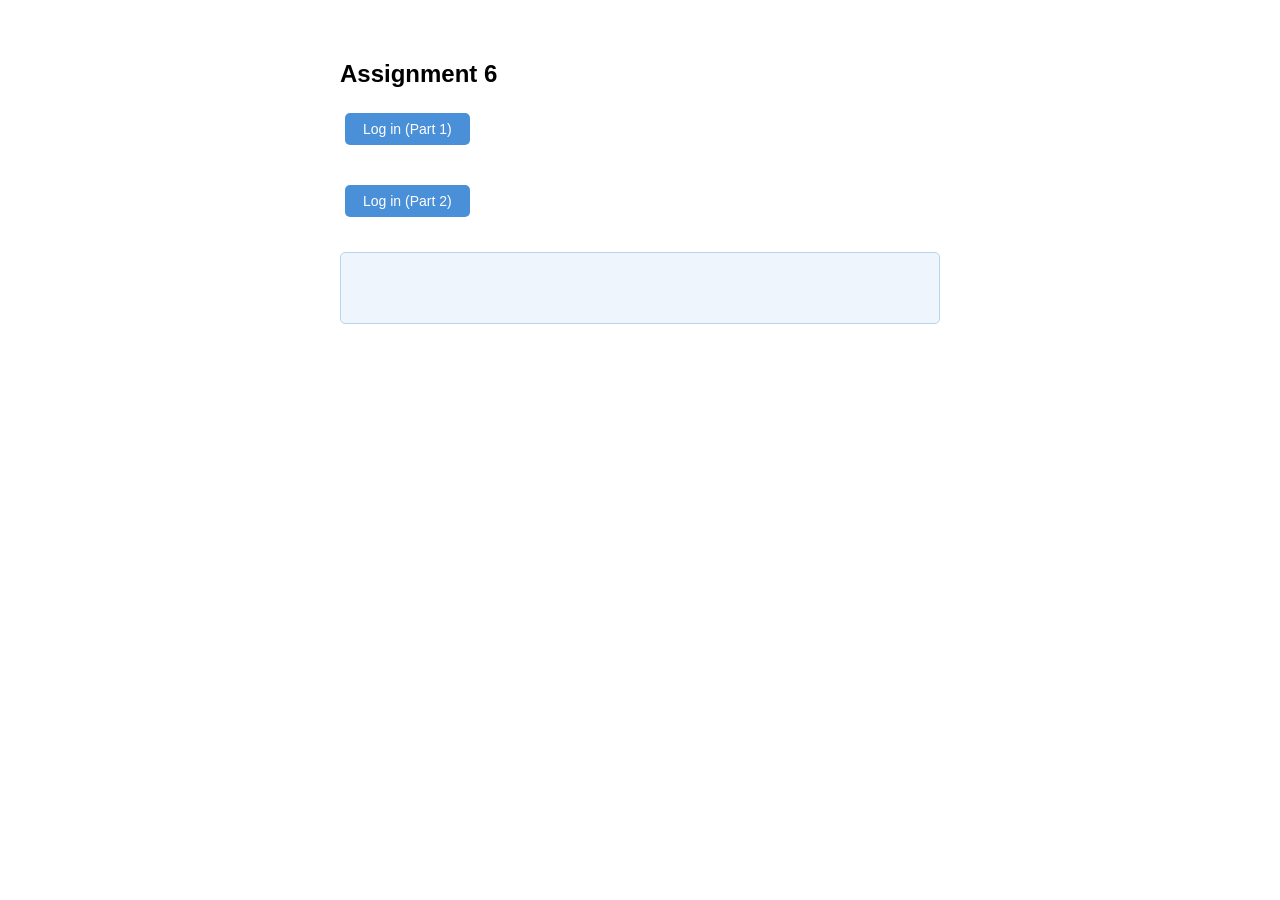
==== commit 2fe633a1: "Add files via upload" ====
--- a/index.html
+++ b/index.html
@@ -1,180 +1,74 @@
 ﻿<!DOCTYPE html>
 <html lang="en">
 <head>
-  <meta charset="UTF-8" />
-  <meta name="viewport" content="width=device-width, initial-scale=1.0" />
-  <title>CS NWP Programs</title>
-  <link rel="stylesheet" href="styles/styles.css" />
+<meta charset="UTF-8">
+<meta name="viewport" content="width=device-width, initial-scale=1.0">
+
+<title>CS3990 – Assignment 6</title>
+
+<style>
+body{
+  font-family: Arial, sans-serif;
+  max-width:600px;
+  margin:60px auto;
+}
+
+button{
+  padding:8px 18px;
+  margin:5px;
+  font-size:14px;
+  border:none;
+  border-radius:5px;
+  color:white;
+  background:#4a90d9;
+  cursor:pointer;
+}
+
+button:hover{
+  background:#357abd;
+}
+
+.section{
+  margin-bottom:30px;
+}
+
+#output{
+  margin-top:12px;
+  padding:10px;
+  border:1px solid #b8d4f0;
+  min-height:50px;
+  background:#eef5fc;
+  white-space:pre-wrap;
+  border-radius:5px;
+}
+
+#output img{
+  max-width:100%;
+  margin-top:10px;
+}
+</style>
 </head>
+
 <body>
 
-  <!-- ══════════════════════════════
-       HERO SECTION
-  ══════════════════════════════ -->
-  <section id="hero">
-    <!-- Background image layer -->
-    <div class="hero-bg"></div>
-    <!-- Two-column CSS Grid content -->
-    <div class="hero-content">
-      <h1>Computer Science is your dream?</h1>
-      <div class="hero-right">
-        <p>Our leading-edge programs offer practical connections at every step,
-           balancing classroom theory and hands-on learning to produce confident,
-           knowledgeable and skilled professionals.</p>
-        <!-- Clicking takes user to the first program card -->
-        <a href="#card-1" class="btn-hero">Browse NWP programs</a>
-      </div>
-    </div>
-  </section>
+<h2>Assignment 6</h2>
 
-  <!-- ══════════════════════════════
-       PROGRAM CARDS
-  ══════════════════════════════ -->
-  <section id="programs">
-    <div class="cards-grid">
+<div class="section">
 
-      <!-- Card 1 — Certificate -->
-      <article class="card" id="card-1">
-        <div class="card-img-wrap">
-          <img
-            src="images/people1.jpeg"
-            alt="Computer Systems Technology Certificate" />
-          <div class="card-img-label">Computer Systems Technology (Certificate)</div>
-        </div>
-        <div class="card-body">
-          <p>Computer professionals must have good reasoning and logical problem solving
-             abilities, be observant, alert to detail and tenacious in pursuing problems to
-             completion. The Computing Science programs at Northwestern Polytechnic offer
-             students an opportunity to integrate extensive software development skills with
-             hardware skills. Emphasis in various programs include computer graphics and image
-             processing, digital hardware, data communications and networking. Hardware
-             facilities include dedicated circuit design and robotics lab, data communications,
-             and networking lab, as well as six general access computer labs. As a graduate of
-             the two-year diploma at Northwestern Polytechnic, students are qualified for
-             positions in software development including hardware and networking components,
-             game programming, database applications, PC support, networking specialist,
-             financial systems development, etc. Typically, graduates work as
-             programmer/analysts and network administrators.</p>
-          <a href="https://www.nwpolytech.ca/program/computer-systems-technology-certificate" target="_blank" class="btn-visit">Visit NWP website</a>
-        </div>
-      </article>
+<button onclick="login()">Log in (Part 1)</button>
+<div id="part1-buttons"></div>
+</div>
 
-      <!-- Card 2 — Diploma -->
-      <article class="card" id="card-2">
-        <div class="card-img-wrap">
-          <img
-            src="images/people2.jpeg"
-            alt="Computer Systems Technology Diploma" />
-          <div class="card-img-label">Computer Systems Technology (Diploma)</div>
-        </div>
-        <div class="card-body">
-          <p>The Computing Science programs at Northwestern Polytechnic offer students an
-             opportunity to integrate extensive software development skills with hardware
-             skills. Emphasis in various programs include: computer graphics and image
-             processing, digital hardware, data communications, and networking. Hardware
-             facilities include dedicated circuit design and robotics lab, data communications,
-             and networking lab, as well as six general access computer labs. Students have a
-             choice of a two-semester certificate, a four-semester diploma program and degree
-             completion opportunities. As a graduate of the two-year diploma at Northwestern
-             Polytechnic, students are qualified for positions in software development including
-             hardware and networking components, game programming, database applications, PC
-             support, networking specialist, financial systems development, etc. Typically,
-             graduates work as programmer/analysts and network administrators.</p>
-          <a href="https://www.nwpolytech.ca/program/computer-systems-diploma" target="_blank" class="btn-visit">Visit NWP website</a>
-        </div>
-      </article>
 
-      <!-- Card 3 — Degree -->
-      <article class="card" id="card-3">
-        <div class="card-img-wrap">
-          <img
-            src="images/people3.jpeg"
-            alt="Bachelor of Computing Science Degree" />
+<div class="section">
 
-          <div class="card-img-label">Bachelor of Computing Science (Degree)</div>
-        </div>
-        <div class="card-body">
-          <p>The Bachelor of Computing Science program gives learners a solid foundation in
-             the technical, communication and hands-on skills needed to excel as a computing
-             science professional. Explore a myriad of different areas such as computer games,
-             networking and communications, big data, cloud computing, database development,
-             artificial intelligence, machine learning, robotics, computer graphics, and mobile
-             applications. Virtually every industry in the world makes use of computer
-             technology and computing science graduates are essential in developing the
-             applications that drive those industries forward.</p>
-          <a href="https://www.nwpolytech.ca/program/computing-science-degree" target="_blank" class="btn-visit">Visit NWP website</a>
-        </div>
-      </article>
+<button onclick="part2Start()">Log in (Part 2)</button>
 
-    </div>
-  </section>
+</div>
 
-  <!-- ══════════════════════════════
-       IMAGE GALLERY
-  ══════════════════════════════ -->
-  <section id="gallery">
-    <div class="gallery-grid">
+<div id="output"></div>
 
-      <div class="gallery-item">
-        <div class="img-wrap">
-          <img
-            src="images/1.png"
-            alt="Introduction to Computing Science" />
-        </div>
-        <p class="course-title">Introduction to Computing Science</p>
-        <p class="course-meta">Credits : 3<br />Total Hours : 90</p>
-      </div>
-
-      <div class="gallery-item">
-        <div class="img-wrap">
-          <img
-            src="images/2.png"
-            alt="Elementary Data Structures" />
-        </div>
-        <p class="course-title">Elementary Data Structures</p>
-        <p class="course-meta">Credits : 3<br />Total Hours : 90</p>
-      </div>
-
-      <div class="gallery-item">
-        <div class="img-wrap">
-          <img
-            src="images/3.png"
-            alt="Introduction to Applied Statistics I" />
-        </div>
-        <p class="course-title">Introduction to Applied Statistics I</p>
-        <p class="course-meta">Credits : 3<br />Total Hours : 90</p>
-      </div>
-
-      <div class="gallery-item">
-        <div class="img-wrap">
-          <img
-            src="images/4.png"
-            alt="Practical Programming Methodology" />
-        </div>
-        <p class="course-title">Practical Programming Methodology</p>
-        <p class="course-meta">Credits : 3<br />Total Hours : 90</p>
-      </div>
-
-    </div>
-  </section>
-
-  <!-- ══════════════════════════════
-       FOOTER
-  ══════════════════════════════ -->
-  <footer>
-    <span>© 2025.</span>
-    <span>Made for NWP with <span class="heart">♥</span> and CSS Grid.</span>
-  </footer>
-
-  <!-- Populate hero watermark tiles -->
-  <script>
-    const wm = document.getElementById('wm');
-    for (let i = 0; i < 200; i++) {
-      const s = document.createElement('span');
-      s.textContent = 'NWP+';
-      wm.appendChild(s);
-    }
-  </script>
+<script src="script.js"></script>
 
 </body>
 </html>
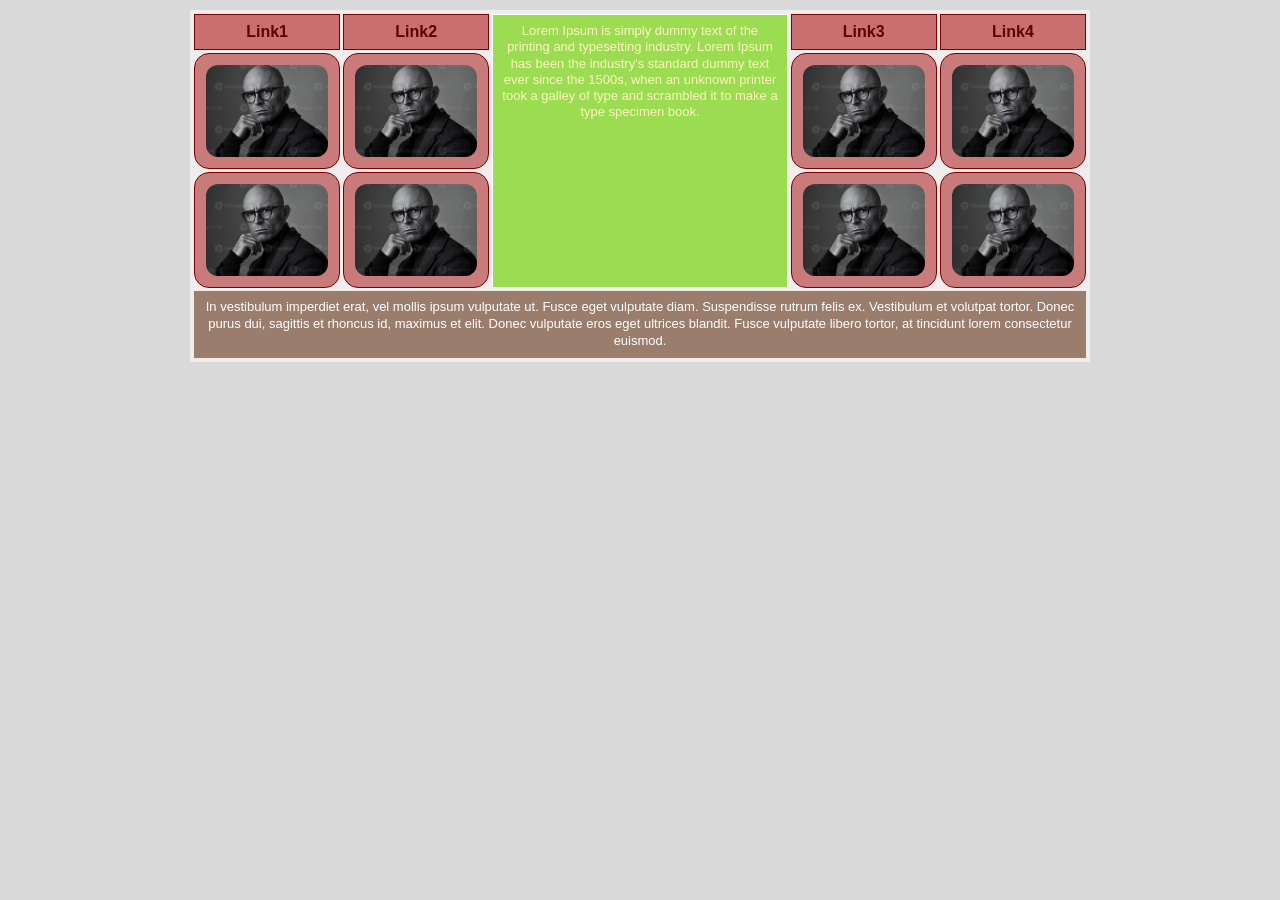
==== commit 1b476bd7: "Add files via upload" ====
--- a/index.html
+++ b/index.html
@@ -1,74 +1,44 @@
 ﻿<!DOCTYPE html>
 <html lang="en">
 <head>
-<meta charset="UTF-8">
-<meta name="viewport" content="width=device-width, initial-scale=1.0">
-
-<title>CS3990 – Assignment 6</title>
-
-<style>
-body{
-  font-family: Arial, sans-serif;
-  max-width:600px;
-  margin:60px auto;
-}
-
-button{
-  padding:8px 18px;
-  margin:5px;
-  font-size:14px;
-  border:none;
-  border-radius:5px;
-  color:white;
-  background:#4a90d9;
-  cursor:pointer;
-}
-
-button:hover{
-  background:#357abd;
-}
-
-.section{
-  margin-bottom:30px;
-}
-
-#output{
-  margin-top:12px;
-  padding:10px;
-  border:1px solid #b8d4f0;
-  min-height:50px;
-  background:#eef5fc;
-  white-space:pre-wrap;
-  border-radius:5px;
-}
-
-#output img{
-  max-width:100%;
-  margin-top:10px;
-}
-</style>
+    <meta charset="UTF-8">
+    <meta name="viewport" content="width=device-width, initial-scale=1.0">
+    <title>Responsive CSS Grid Layout</title>
+    <link rel="stylesheet" href="styles/styles.css">
 </head>
-
 <body>
 
-<h2>Assignment 6</h2>
+    <div class="container">
+        <a href="#category1" class="link1">Link1</a>
+        <a href="#category2" class="link2">Link2</a>
 
-<div class="section">
+        <div class="lorem-box">
+            Lorem Ipsum is simply dummy text of the printing and typesetting industry.
+            Lorem Ipsum has been the industry's standard dummy text ever since the 1500s,
+            when an unknown printer took a galley of type and scrambled it to make a type specimen book.
+        </div>
 
-<button onclick="login()">Log in (Part 1)</button>
-<div id="part1-buttons"></div>
-</div>
+        <a href="#category1" class="link3">Link3</a>
+        <a href="#category2" class="link4">Link4</a>
 
+        <div class="img1" id="category1"><img src="images/img.jpg" alt="img1"></div>
+        <div class="img2"><img src="images/img.jpg" alt="img2"></div>
+        <div class="img3"><img src="images/img.jpg" alt="img3"></div>
+        <div class="img4"><img src="images/img.jpg" alt="img4"></div>
 
-<div class="section">
+        <div class="img5" id="category2"><img src="images/img.jpg" alt="img5"></div>
+        <div class="img6"><img src="images/img.jpg" alt="img6"></div>
+        <div class="img7"><img src="images/img.jpg" alt="img7"></div>
+        <div class="img8"><img src="images/img.jpg" alt="img8"></div>
 
-<button onclick="part2Start()">Log in (Part 2)</button>
-
-</div>
-
-<div id="output"></div>
-
-<script src="script.js"></script>
+        <div class="footer">
+            In vestibulum imperdiet erat, vel mollis ipsum vulputate ut. Fusce eget vulputate diam.
+            Suspendisse rutrum felis ex. Vestibulum et volutpat tortor. Donec purus dui, sagittis et
+            rhoncus id, maximus et elit. Donec vulputate eros eget ultrices blandit. Fusce vulputate
+            libero tortor, at tincidunt lorem consectetur euismod.
+            <span class="footer-extra"> Go to Lorem Ipsum heading.</span>
+        </div>
+    </div>
 
 </body>
 </html>
--- a/styles/styles.css
+++ b/styles/styles.css
@@ -0,0 +1,120 @@
+* {
+    margin: 0;
+    padding: 0;
+    box-sizing: border-box;
+}
+
+html {
+    scroll-behavior: smooth;
+}
+
+body {
+    font-family: Arial, sans-serif;
+    background-color: #d9d9d9;
+}
+
+.container {
+    display: grid;
+    grid-template-columns: repeat(6, 1fr);
+    gap: 3px;
+    max-width: 900px;
+    margin: 10px auto;
+    background-color: #f2eded;
+    padding: 4px;
+}
+
+.link1,
+.link2,
+.link3,
+.link4 {
+    background-color: #c96f6f;
+    color: #5d0000;
+    text-decoration: none;
+    text-align: center;
+    font-weight: bold;
+    padding: 8px 0;
+    border: 1px solid #7d0000;
+}
+
+.link1 { grid-column: 1 / 2; grid-row: 1; }
+.link2 { grid-column: 2 / 3; grid-row: 1; }
+.link3 { grid-column: 5 / 6; grid-row: 1; }
+.link4 { grid-column: 6 / 7; grid-row: 1; }
+
+.link1:hover,
+.link2:hover,
+.link3:hover,
+.link4:hover {
+    background-color: #990000;
+    color: white;
+}
+
+.lorem-box {
+    grid-column: 3 / 5;
+    grid-row: 1 / 4;
+    background-color: #9bdc52;
+    color: #fff6bf;
+    text-align: center;
+    padding: 8px;
+    font-size: 13px;
+    line-height: 1.25;
+    border: 1px solid #ffffff;
+}
+
+.img1, .img2, .img3, .img4,
+.img5, .img6, .img7, .img8 {
+    background-color: #c97b7b;
+    text-align: center;
+    padding: 8px;
+    border: 1px solid #7d0000;
+     border-radius: 15px;
+}
+
+.img1 { grid-column: 1 / 2; grid-row: 2; }
+.img2 { grid-column: 2 / 3; grid-row: 2; }
+.img3 { grid-column: 5 / 6; grid-row: 2; }
+.img4 { grid-column: 6 / 7; grid-row: 2; }
+
+.img5 { grid-column: 1 / 2; grid-row: 3; }
+.img6 { grid-column: 2 / 3; grid-row: 3; }
+.img7 { grid-column: 5 / 6; grid-row: 3; }
+.img8 { grid-column: 6 / 7; grid-row: 3; }
+
+.img1 img, .img2 img, .img3 img, .img4 img,
+.img5 img, .img6 img, .img7 img, .img8 img {
+    width: 100%;
+    height: auto;
+    display: block;
+    border: 3px solid transparent;
+     border-radius: 15px;
+}
+
+.img1 img:hover, .img2 img:hover, .img3 img:hover, .img4 img:hover,
+.img5 img:hover, .img6 img:hover, .img7 img:hover, .img8 img:hover {
+    border: 3px solid white;
+}
+
+.footer {
+    grid-column: 1 / 7;
+    grid-row: 4;
+    background-color: #9b7d6d;
+    color: white;
+    text-align: center;
+    padding: 8px;
+    font-size: 13px;
+    line-height: 1.3;
+}
+
+.footer-extra {
+    display: none;
+    color: #ffd700;
+    font-style: italic;
+}
+
+.footer:hover .footer-extra {
+    display: inline;
+}
+#category1:target,
+#category2:target {
+    outline: 5px solid yellow;
+}
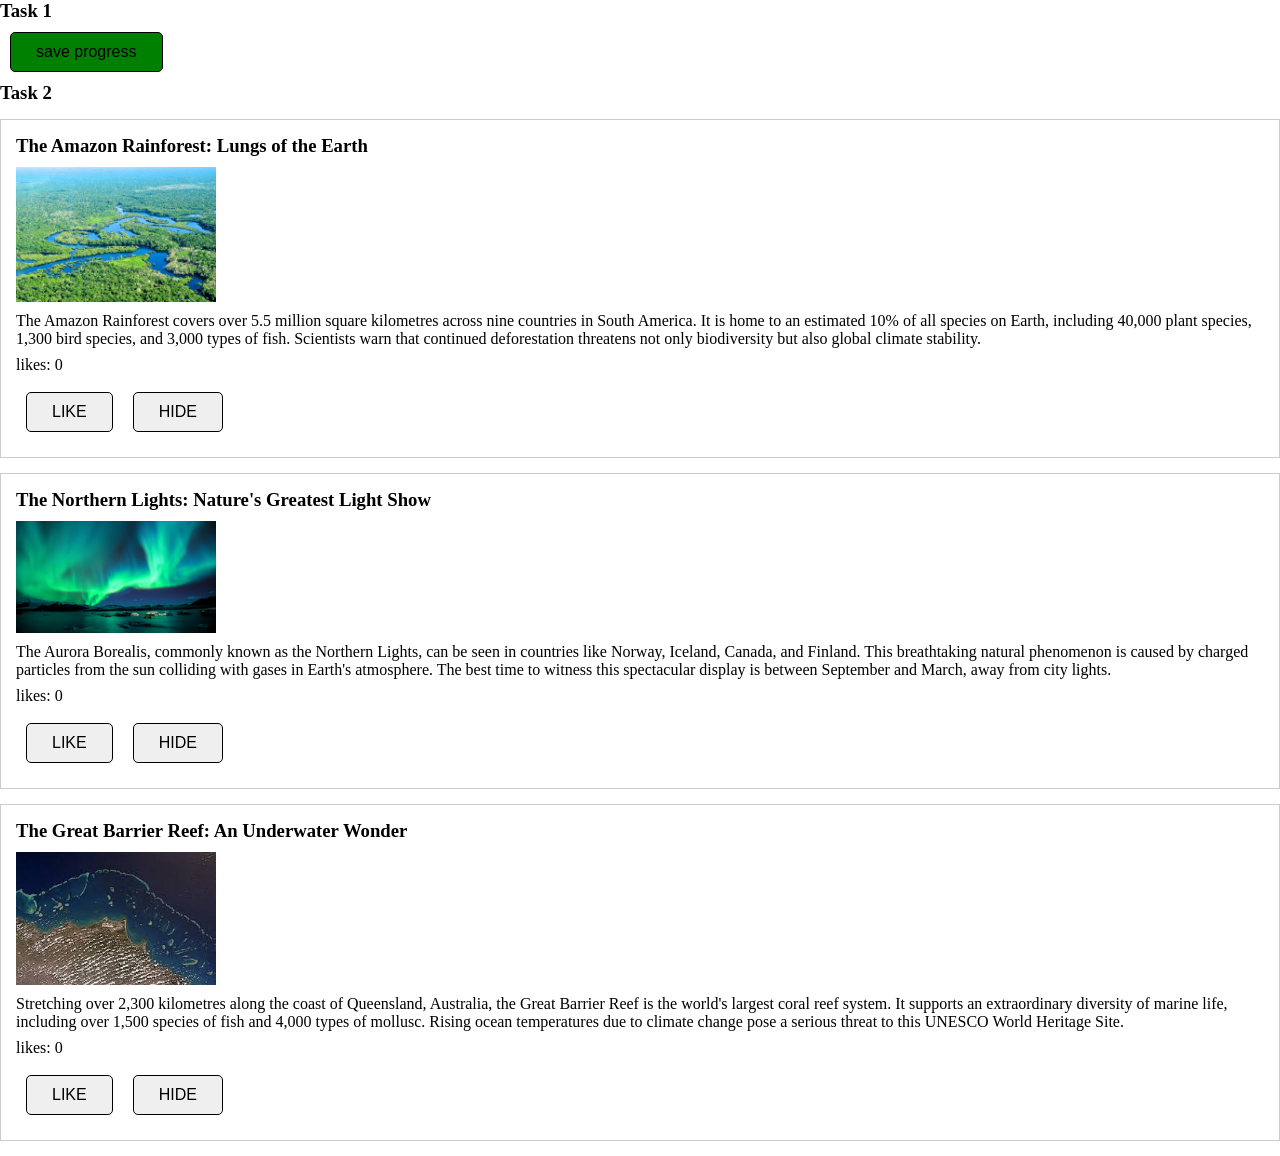
==== commit 150520a3: "Add files via upload" ====
--- a/index.html
+++ b/index.html
@@ -1,44 +1,25 @@
-﻿<!DOCTYPE html>
-<html lang="en">
-<head>
-    <meta charset="UTF-8">
-    <meta name="viewport" content="width=device-width, initial-scale=1.0">
-    <title>Responsive CSS Grid Layout</title>
-    <link rel="stylesheet" href="styles/styles.css">
-</head>
-<body>
-
-    <div class="container">
-        <a href="#category1" class="link1">Link1</a>
-        <a href="#category2" class="link2">Link2</a>
-
-        <div class="lorem-box">
-            Lorem Ipsum is simply dummy text of the printing and typesetting industry.
-            Lorem Ipsum has been the industry's standard dummy text ever since the 1500s,
-            when an unknown printer took a galley of type and scrambled it to make a type specimen book.
-        </div>
-
-        <a href="#category1" class="link3">Link3</a>
-        <a href="#category2" class="link4">Link4</a>
-
-        <div class="img1" id="category1"><img src="images/img.jpg" alt="img1"></div>
-        <div class="img2"><img src="images/img.jpg" alt="img2"></div>
-        <div class="img3"><img src="images/img.jpg" alt="img3"></div>
-        <div class="img4"><img src="images/img.jpg" alt="img4"></div>
-
-        <div class="img5" id="category2"><img src="images/img.jpg" alt="img5"></div>
-        <div class="img6"><img src="images/img.jpg" alt="img6"></div>
-        <div class="img7"><img src="images/img.jpg" alt="img7"></div>
-        <div class="img8"><img src="images/img.jpg" alt="img8"></div>
-
-        <div class="footer">
-            In vestibulum imperdiet erat, vel mollis ipsum vulputate ut. Fusce eget vulputate diam.
-            Suspendisse rutrum felis ex. Vestibulum et volutpat tortor. Donec purus dui, sagittis et
-            rhoncus id, maximus et elit. Donec vulputate eros eget ultrices blandit. Fusce vulputate
-            libero tortor, at tincidunt lorem consectetur euismod.
-            <span class="footer-extra"> Go to Lorem Ipsum heading.</span>
-        </div>
-    </div>
-
-</body>
+<!-- run live server with: npx live-server -->
+<!DOCTYPE html>
+<html lang="en">
+<head>
+  <meta charset="UTF-8">
+  <meta name="viewport" content="width=device-width, initial-scale=1.0">
+  <link rel="stylesheet" href="styles.css">
+  <title>Lab 7</title>
+</head>
+<body>
+  <h3>Task 1</h3>
+  <div id="task1"></div>
+  <script type="module" src="./Main.js"></script>
+
+  <h3>Task 2</h3>
+  <div id="app">
+    <div id="content">
+      <p></p>
+      <p></p>
+      <p></p>
+    </div>
+    <script type="module" src="./index1.js"></script>
+  </div>
+</body>
 </html>
--- a/styles.css
+++ b/styles.css
@@ -0,0 +1,34 @@
+* {
+  padding: 0px;
+  margin: 0px;
+}
+
+button {
+  padding: 10px 25px;
+  margin: 10px;
+  font-size: 16px;
+  border: 1px solid black;
+  border-radius: 5px;
+  cursor: pointer;
+}
+
+.news-item {
+  border: 1px solid #ccc;
+  padding: 15px;
+  margin: 15px 0;
+}
+
+.news-item img {
+  display: block;
+  margin: 10px 0;
+}
+
+.news-item p {
+  margin: 8px 0;
+}
+
+.stars {
+  color: black;
+  font-size: 18px;
+}
+
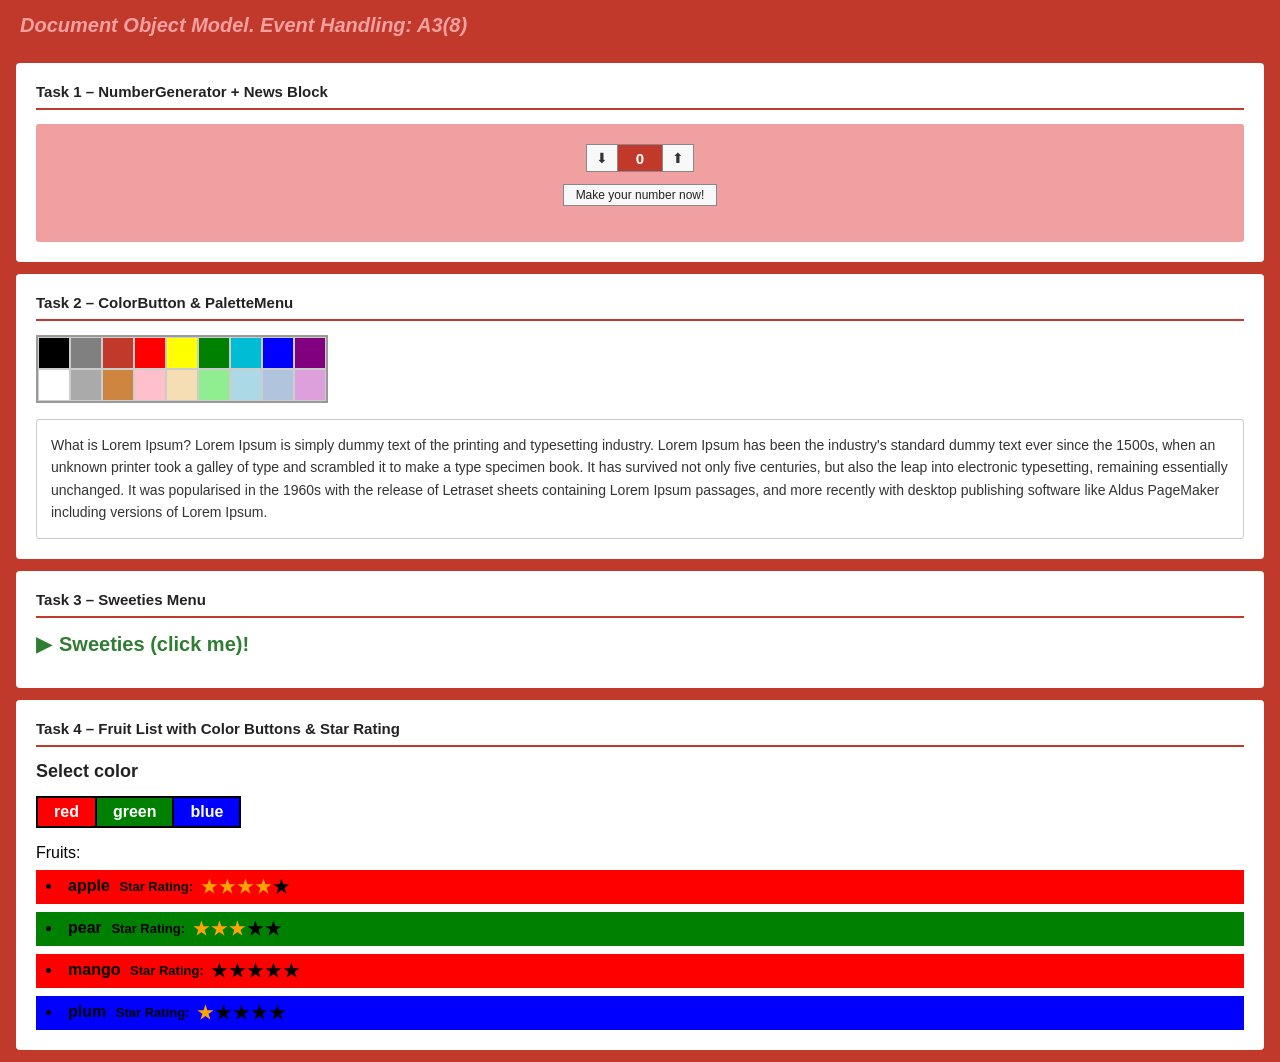
==== commit 70fae58e: "Add files via upload" ====
--- a/index.html
+++ b/index.html
@@ -1,25 +1,64 @@
-<!-- run live server with: npx live-server -->
 <!DOCTYPE html>
 <html lang="en">
 <head>
-  <meta charset="UTF-8">
-  <meta name="viewport" content="width=device-width, initial-scale=1.0">
-  <link rel="stylesheet" href="styles.css">
-  <title>Lab 7</title>
+  <meta charset="UTF-8" />
+  <title>Document Object Model. Event Handling: A3(8)</title>
+  <link rel="stylesheet" href="styles.css" />
 </head>
 <body>
-  <h3>Task 1</h3>
-  <div id="task1"></div>
-  <script type="module" src="./Main.js"></script>
 
-  <h3>Task 2</h3>
-  <div id="app">
-    <div id="content">
-      <p></p>
-      <p></p>
-      <p></p>
+  <h1 class="page-title">Document Object Model. Event Handling: A3(8)</h1>
+
+  <!-- ========== TASK 1 ========== -->
+  <div class="section">
+    <h2>Task 1 – NumberGenerator + News Block</h2>
+    <div id="task1-container"></div>
+  </div>
+
+  <!-- ========== TASK 2 ========== -->
+  <div class="section">
+    <h2>Task 2 – ColorButton &amp; PaletteMenu</h2>
+    <div id="palette-container"></div>
+    <div id="text-block">
+      What is Lorem Ipsum? Lorem Ipsum is simply dummy text of the printing and
+      typesetting industry. Lorem Ipsum has been the industry's standard dummy text
+      ever since the 1500s, when an unknown printer took a galley of type and
+      scrambled it to make a type specimen book. It has survived not only five
+      centuries, but also the leap into electronic typesetting, remaining essentially
+      unchanged. It was popularised in the 1960s with the release of Letraset sheets
+      containing Lorem Ipsum passages, and more recently with desktop publishing
+      software like Aldus PageMaker including versions of Lorem Ipsum.
     </div>
-    <script type="module" src="./index1.js"></script>
   </div>
+
+  <!-- ========== TASK 3 ========== -->
+  <div class="section">
+    <h2>Task 3 – Sweeties Menu</h2>
+    <div class="sweeties-menu" id="sweeties-menu">
+      <div class="menu-title">
+        <span class="arrow">▶</span>Sweeties (click me)!
+      </div>
+      <ul>
+        <li data-sweet="Cake">Cake</li>
+        <li data-sweet="Donut">Donut</li>
+        <li data-sweet="Honey">Honey</li>
+      </ul>
+      <div id="sweet-image"></div>
+    </div>
+  </div>
+
+  <!-- ========== TASK 4 ========== -->
+  <div class="section">
+    <h2>Task 4 – Fruit List with Color Buttons &amp; Star Rating</h2>
+    <div id="colors">
+      <h2>Select color</h2>
+    </div>
+    <div id="fruits">
+      <ul>Fruits:</ul>
+    </div>
+  </div>
+
+  <script src="https://cdnjs.cloudflare.com/ajax/libs/jquery/3.7.1/jquery.min.js"></script>
+  <script src="Main.js"></script>
 </body>
-</html>+</html>
--- a/styles.css
+++ b/styles.css
@@ -1,34 +1,311 @@
+/* ===== RESET & BASE ===== */
 * {
-  padding: 0px;
-  margin: 0px;
-}
-
-button {
-  padding: 10px 25px;
-  margin: 10px;
+  box-sizing: border-box;
+  margin: 0;
+  padding: 0;
+}
+
+body {
+  font-family: Arial, sans-serif;
+  background: #c0392b;
+}
+
+/* ===== PAGE TITLE ===== */
+h1.page-title {
+  background: #c0392b;
+  color: #f4a0a0;
+  padding: 14px 20px;
+  font-size: 20px;
+  font-weight: bold;
+  font-style: italic;
+  margin: 0;
+}
+
+/* ===== WHITE SECTION CARDS ===== */
+.section {
+  background: white;
+  margin: 12px 16px;
+  padding: 20px;
+  border-radius: 4px;
+}
+
+.section > h2 {
+  font-size: 15px;
+  font-weight: bold;
+  color: #222;
+  margin-bottom: 14px;
+  padding-bottom: 8px;
+  border-bottom: 2px solid #c0392b;
+}
+
+/* ===== TASK 1 – NUMBER GENERATOR ===== */
+#task1-container {
+  background: #f0a0a0;
+  padding: 20px 16px;
+  text-align: center;
+  border-radius: 3px;
+}
+
+.num-gen-controls {
+  display: flex;
+  align-items: center;
+  justify-content: center;
+  gap: 0;
+  margin-bottom: 6px;
+}
+
+.num-gen-controls .arrow-btn {
+  background: #f8f8f8;
+  color: #333;
+  border: 1px solid #888;
+  width: 32px;
+  height: 28px;
+  cursor: pointer;
+  font-size: 14px;
+  display: flex;
+  align-items: center;
+  justify-content: center;
+  padding: 0;
+}
+
+.num-gen-controls .arrow-btn:hover {
+  background: #e0e0e0;
+}
+
+#num-display {
+  display: inline-block;
+  min-width: 44px;
+  height: 28px;
+  line-height: 28px;
+  padding: 0 8px;
+  background: #c0392b;
+  color: white;
+  font-weight: bold;
+  font-size: 15px;
+  text-align: center;
+  border-top: 1px solid #888;
+  border-bottom: 1px solid #888;
+}
+
+.generate-btn {
+  display: inline-block;
+  margin-top: 6px;
+  background: #f8f8f8;
+  color: #222;
+  border: 1px solid #888;
+  padding: 3px 12px;
+  cursor: pointer;
+  font-size: 12px;
+}
+
+.generate-btn:hover {
+  background: #e0e0e0;
+}
+
+#news-block {
+  margin-top: 16px;
+  text-align: left;
+}
+
+.news-item {
+  background: #c0392b;
+  margin-bottom: 10px;
+  overflow: hidden;
+}
+
+.news-item .news-title {
+  text-align: center;
+  padding: 8px;
+  font-weight: bold;
+  color: white;
+  font-size: 14px;
+}
+
+.news-item .news-body {
+  background: #1a1a1a;
+  padding: 10px 16px;
+  font-size: 13px;
+  color: #ccc;
+  text-align: center;
+  line-height: 1.5;
+}
+
+.news-item .news-footer {
+  text-align: center;
+  padding: 8px;
+  background: #c0392b;
+}
+
+.news-item .remove-btn {
+  background: #f0f0f0;
+  color: #333;
+  border: 1px solid #aaa;
+  padding: 3px 14px;
+  cursor: pointer;
+  font-size: 12px;
+}
+
+.news-item .remove-btn:hover {
+  background: #333;
+  color: white;
+}
+
+/* ===== TASK 2 – COLOR PALETTE ===== */
+.color-palette {
+  display: grid;
+  grid-template-columns: repeat(9, 32px);
+  grid-template-rows: repeat(2, 32px);
+  gap: 0;
+  border: 2px solid #999;
+  width: fit-content;
+  margin-bottom: 16px;
+}
+
+.color-cell {
+  width: 32px;
+  height: 32px;
+  cursor: pointer;
+  border: 1px solid #ccc;
+  box-sizing: border-box;
+}
+
+.color-cell:hover {
+  border: 2px solid #333;
+  z-index: 1;
+  position: relative;
+}
+
+#text-block {
+  border: 1px solid #ccc;
+  padding: 14px;
+  border-radius: 3px;
+  font-size: 14px;
+  line-height: 1.6;
+  background: white;
+  color: #333;
+  transition: background-color 0.15s;
+}
+
+/* ===== TASK 3 – SWEETIES MENU ===== */
+.sweeties-menu {
   font-size: 16px;
-  border: 1px solid black;
-  border-radius: 5px;
-  cursor: pointer;
-}
-
-.news-item {
-  border: 1px solid #ccc;
-  padding: 15px;
-  margin: 15px 0;
-}
-
-.news-item img {
+}
+
+.sweeties-menu .menu-title {
+  cursor: pointer;
+  color: #2e7d32;
+  font-weight: bold;
+  font-size: 20px;
+  user-select: none;
+}
+
+.sweeties-menu .menu-title .arrow {
+  margin-right: 8px;
+}
+
+.sweeties-menu ul {
+  list-style: none;
+  padding-left: 30px;
+  display: none;
+}
+
+.sweeties-menu ul li {
+  cursor: pointer;
+  padding: 4px 0;
+  font-size: 17px;
+}
+
+.sweeties-menu ul li.selected {
+  color: red;
+}
+
+#sweet-image {
+  margin-top: 12px;
+}
+
+#sweet-image img {
+  max-width: 200px;
+  border-radius: 6px;
   display: block;
-  margin: 10px 0;
-}
-
-.news-item p {
-  margin: 8px 0;
-}
-
-.stars {
+}
+
+/* ===== TASK 4 – FRUITS & COLOR BUTTONS ===== */
+#colors {
+  margin-bottom: 16px;
+}
+
+#colors > h2 {
+  font-size: 18px;
+  font-weight: bold;
+  color: #222;
+  border: none !important;
+  padding-bottom: 6px;
+  margin-bottom: 8px;
+}
+
+.color-btn {
+  display: inline-block;
+  padding: 5px 16px;
+  margin: 0;
+  color: white;
+  font-weight: bold;
+  cursor: pointer;
+  border: 2px solid black;
+  border-radius: 0;
+}
+
+.color-btn + .color-btn {
+  border-left: none;
+}
+
+.color-btn.active {
+  box-shadow: 0 0 0 2px #f0a500;
+  border-color: #f0a500;
+  position: relative;
+  z-index: 1;
+}
+
+#fruits ul {
+  list-style: disc;
+  list-style-position: inside;
+  padding-left: 0;
+  display: flex;
+  flex-direction: column;
+  gap: 8px;
+}
+
+#fruits ul li {
+  padding: 6px 10px;
+  font-weight: bold;
   color: black;
+  transition: box-shadow 0.2s, color 0.2s;
+}
+
+#fruits ul li.highlighted {
+  box-shadow: 4px 6px 8px rgba(100, 160, 220, 0.8);
+}
+
+/* ===== STAR RATING ===== */
+.star-rating {
+  display: inline-flex;
+  flex-direction: row;   /* left→right: star 1 on left, star 5 on right */
+  gap: 2px;
+  margin-left: 4px;
+  vertical-align: middle;
+}
+
+.star {
   font-size: 18px;
-}
-
+  color: black;
+  cursor: pointer;
+}
+
+.star.orange {
+  color: orange;
+}
+
+.rated-label {
+  font-weight: bold;
+  font-size: 13px;
+  margin-left: 6px;
+}
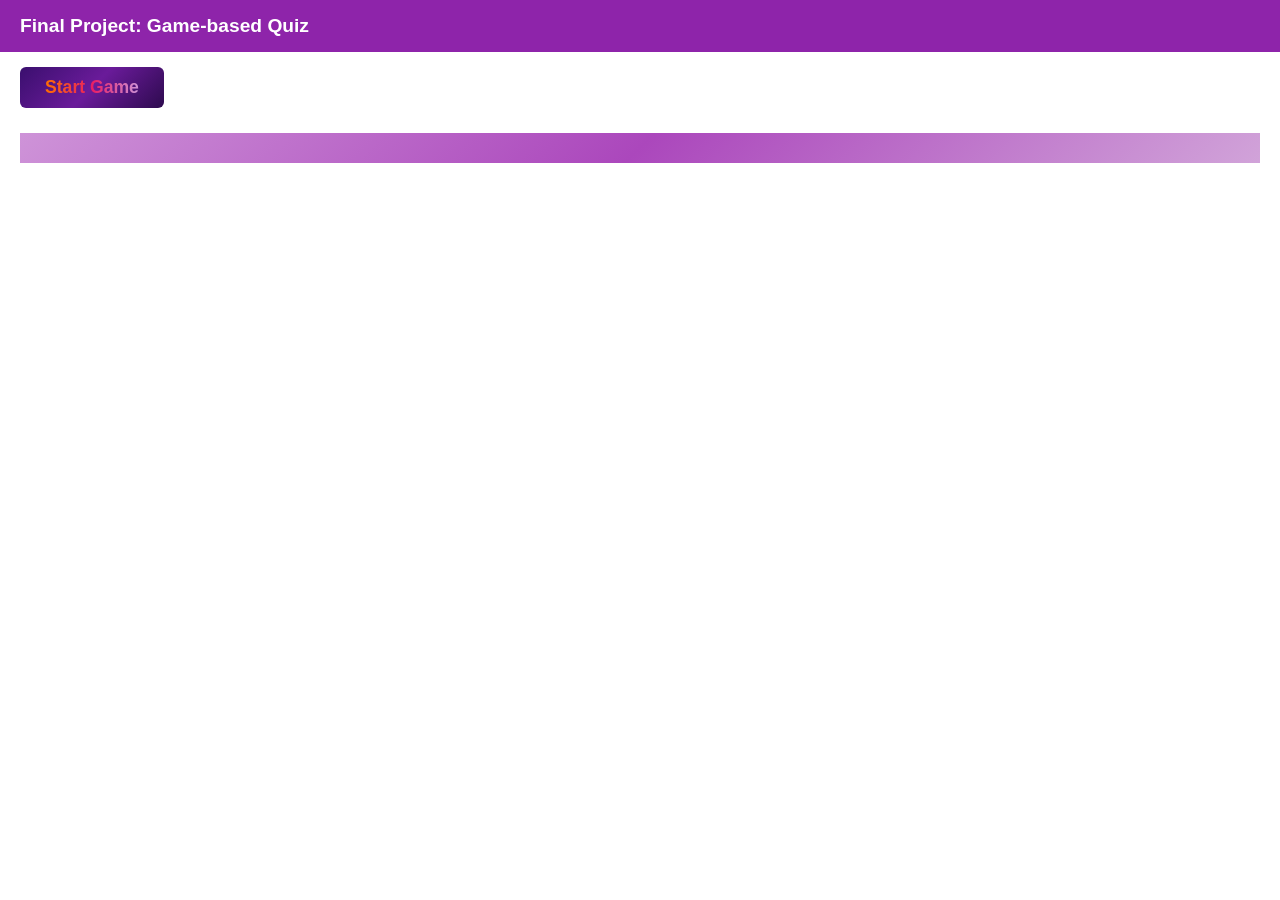
==== commit 910d4684: "Add files via upload" ====
--- a/index.html
+++ b/index.html
@@ -1,64 +1,34 @@
 <!DOCTYPE html>
 <html lang="en">
 <head>
-  <meta charset="UTF-8" />
-  <title>Document Object Model. Event Handling: A3(8)</title>
-  <link rel="stylesheet" href="styles.css" />
+  <meta charset="UTF-8">
+  <meta name="viewport" content="width=device-width, initial-scale=1.0">
+  <title>Final Project: Game-based Quiz</title>
+  <link rel="stylesheet" href="styles.css">
+  <link rel="stylesheet" href="https://cdnjs.cloudflare.com/ajax/libs/font-awesome/6.7.0/css/all.min.css">
+  <script src="https://code.jquery.com/jquery-3.7.1.min.js"></script>
 </head>
 <body>
 
-  <h1 class="page-title">Document Object Model. Event Handling: A3(8)</h1>
+  <h1>Final Project: Game-based Quiz</h1>
+  <button id="start-btn"><span>Start Game</span></button>
 
-  <!-- ========== TASK 1 ========== -->
-  <div class="section">
-    <h2>Task 1 – NumberGenerator + News Block</h2>
-    <div id="task1-container"></div>
+  <div id="score-section" style="display:none;">
+    <span>Your Score:</span>
+    <span id="stars"></span>
+    <div id="big-message"></div>
   </div>
 
-  <!-- ========== TASK 2 ========== -->
-  <div class="section">
-    <h2>Task 2 – ColorButton &amp; PaletteMenu</h2>
-    <div id="palette-container"></div>
-    <div id="text-block">
-      What is Lorem Ipsum? Lorem Ipsum is simply dummy text of the printing and
-      typesetting industry. Lorem Ipsum has been the industry's standard dummy text
-      ever since the 1500s, when an unknown printer took a galley of type and
-      scrambled it to make a type specimen book. It has survived not only five
-      centuries, but also the leap into electronic typesetting, remaining essentially
-      unchanged. It was popularised in the 1960s with the release of Letraset sheets
-      containing Lorem Ipsum passages, and more recently with desktop publishing
-      software like Aldus PageMaker including versions of Lorem Ipsum.
-    </div>
+  <div id="timer-section" style="display:none;">
+    <span id="timer-text">0 secs</span>
+    <span id="message-box"></span>
   </div>
 
-  <!-- ========== TASK 3 ========== -->
-  <div class="section">
-    <h2>Task 3 – Sweeties Menu</h2>
-    <div class="sweeties-menu" id="sweeties-menu">
-      <div class="menu-title">
-        <span class="arrow">▶</span>Sweeties (click me)!
-      </div>
-      <ul>
-        <li data-sweet="Cake">Cake</li>
-        <li data-sweet="Donut">Donut</li>
-        <li data-sweet="Honey">Honey</li>
-      </ul>
-      <div id="sweet-image"></div>
-    </div>
-  </div>
+  <div id="game-board"></div>
 
-  <!-- ========== TASK 4 ========== -->
-  <div class="section">
-    <h2>Task 4 – Fruit List with Color Buttons &amp; Star Rating</h2>
-    <div id="colors">
-      <h2>Select color</h2>
-    </div>
-    <div id="fruits">
-      <ul>Fruits:</ul>
-    </div>
-  </div>
-
-  <script src="https://cdnjs.cloudflare.com/ajax/libs/jquery/3.7.1/jquery.min.js"></script>
+  <script src="Data.js"></script>
+  <script src="Utils.js"></script>
+  <script src="Card.js"></script>
   <script src="Main.js"></script>
 </body>
-</html>
+</html>
--- a/styles.css
+++ b/styles.css
@@ -1,311 +1,227 @@
-/* ===== RESET & BASE ===== */
-* {
-  box-sizing: border-box;
-  margin: 0;
-  padding: 0;
-}
-
 body {
   font-family: Arial, sans-serif;
-  background: #c0392b;
-}
-
-/* ===== PAGE TITLE ===== */
-h1.page-title {
-  background: #c0392b;
-  color: #f4a0a0;
-  padding: 14px 20px;
-  font-size: 20px;
-  font-weight: bold;
-  font-style: italic;
   margin: 0;
-}
-
-/* ===== WHITE SECTION CARDS ===== */
-.section {
-  background: white;
-  margin: 12px 16px;
-  padding: 20px;
-  border-radius: 4px;
-}
-
-.section > h2 {
-  font-size: 15px;
-  font-weight: bold;
-  color: #222;
-  margin-bottom: 14px;
-  padding-bottom: 8px;
-  border-bottom: 2px solid #c0392b;
-}
-
-/* ===== TASK 1 – NUMBER GENERATOR ===== */
-#task1-container {
-  background: #f0a0a0;
-  padding: 20px 16px;
-  text-align: center;
-  border-radius: 3px;
-}
-
-.num-gen-controls {
+  position: relative;
+}
+
+body::before {
+  content: "";
+  position: fixed;
+  top: 0;
+  left: 0;
+  width: 100%;
+  height: 100%;
+  background: url("background.jpg") no-repeat center center fixed;
+  background-size: cover;
+  opacity: 0.35;
+  z-index: -1;
+}
+
+h1 {
+  background: #8e24aa;
+  color: white;
+  margin: 0;
+  padding: 15px 20px;
+  font-size: 1.2rem;
+}
+
+#start-btn {
+  background-color: #4a148c;
+  background-image: linear-gradient(135deg, #3a0f6e, #6a1b9a, #2d0a4e);
+  border: none;
+  padding: 10px 25px;
+  margin: 15px 20px;
+  cursor: pointer;
+  font-size: 1.1rem;
+  font-weight: bold;
+  border-radius: 6px;
+  transition: filter 0.3s, transform 0.3s;
+}
+
+#start-btn span {
+  background: linear-gradient(90deg, #ff6f00, #e91e63, #ce93d8);
+  -webkit-background-clip: text;
+  background-clip: text;
+  -webkit-text-fill-color: transparent;
+  color: transparent;
+}
+
+#start-btn:hover {
+  filter: brightness(1.2);
+  transform: scale(1.05);
+}
+
+#score-section {
+  padding: 5px 20px;
+  text-align: center;
+  font-size: 1.5rem;
+  font-weight: bold;
+}
+
+#score-section > span:first-child {
+  display: block;
+  margin-bottom: 5px;
+  background: linear-gradient(90deg, #ff6f00, #e91e63, #8e24aa);
+  -webkit-background-clip: text;
+  background-clip: text;
+  -webkit-text-fill-color: transparent;
+  color: transparent;
+}
+
+#stars {
+  display: block;
+}
+
+.star-icon {
+  color: #8e24aa;
+}
+
+#big-message {
+  display: none;
+  margin-top: 10px;
+  font-size: 1.4rem;
+  font-weight: bold;
+  background: linear-gradient(90deg, #ff6f00, #e91e63, #8e24aa);
+  -webkit-background-clip: text;
+  background-clip: text;
+  -webkit-text-fill-color: transparent;
+  color: transparent;
+}
+
+#timer-section {
+  padding: 5px 20px;
+  text-align: center;
+}
+
+#timer-text {
+  font-weight: bold;
+  font-size: 1.5rem;
+  background: linear-gradient(90deg, #ff6f00, #e91e63, #8e24aa);
+  -webkit-background-clip: text;
+  background-clip: text;
+  -webkit-text-fill-color: transparent;
+  color: transparent;
+}
+
+#message-box {
+  display: none;
+  margin-left: 6px;
+  padding: 1px 5px;
+  color: white;
+  font-weight: normal;
+  font-size: 0.85rem;
+  vertical-align: middle;
+}
+
+#message-box.success { background: #4a148c; }
+#message-box.error { background: #6a1b9a; }
+#message-box.info { background: #7b1fa2; }
+
+#game-board {
+  display: grid;
+  grid-template-columns: repeat(4, 1fr);
+  gap: 8px;
+  padding: 15px;
+  margin: 10px 20px;
+  background: linear-gradient(135deg, #ce93d8, #ab47bc, #d1a3d9);
+}
+
+.tile {
+  height: 250px;
+  cursor: pointer;
+  position: relative;
+  perspective: 600px;
+  overflow: hidden;
+}
+
+.card-front, .card-back {
+  position: absolute;
+  top: 0; left: 0;
+  width: 100%; height: 100%;
+  backface-visibility: hidden;
+  transition: transform 0.5s;
   display: flex;
   align-items: center;
   justify-content: center;
-  gap: 0;
-  margin-bottom: 6px;
-}
-
-.num-gen-controls .arrow-btn {
-  background: #f8f8f8;
-  color: #333;
-  border: 1px solid #888;
-  width: 32px;
-  height: 28px;
-  cursor: pointer;
-  font-size: 14px;
-  display: flex;
-  align-items: center;
-  justify-content: center;
-  padding: 0;
-}
-
-.num-gen-controls .arrow-btn:hover {
-  background: #e0e0e0;
-}
-
-#num-display {
-  display: inline-block;
-  min-width: 44px;
-  height: 28px;
-  line-height: 28px;
-  padding: 0 8px;
-  background: #c0392b;
-  color: white;
-  font-weight: bold;
-  font-size: 15px;
-  text-align: center;
-  border-top: 1px solid #888;
-  border-bottom: 1px solid #888;
-}
-
-.generate-btn {
-  display: inline-block;
-  margin-top: 6px;
-  background: #f8f8f8;
-  color: #222;
-  border: 1px solid #888;
-  padding: 3px 12px;
-  cursor: pointer;
-  font-size: 12px;
-}
-
-.generate-btn:hover {
-  background: #e0e0e0;
-}
-
-#news-block {
-  margin-top: 16px;
-  text-align: left;
-}
-
-.news-item {
-  background: #c0392b;
-  margin-bottom: 10px;
-  overflow: hidden;
-}
-
-.news-item .news-title {
-  text-align: center;
-  padding: 8px;
-  font-weight: bold;
-  color: white;
-  font-size: 14px;
-}
-
-.news-item .news-body {
-  background: #1a1a1a;
-  padding: 10px 16px;
-  font-size: 13px;
-  color: #ccc;
-  text-align: center;
-  line-height: 1.5;
-}
-
-.news-item .news-footer {
-  text-align: center;
-  padding: 8px;
-  background: #c0392b;
-}
-
-.news-item .remove-btn {
-  background: #f0f0f0;
-  color: #333;
-  border: 1px solid #aaa;
-  padding: 3px 14px;
-  cursor: pointer;
-  font-size: 12px;
-}
-
-.news-item .remove-btn:hover {
-  background: #333;
-  color: white;
-}
-
-/* ===== TASK 2 – COLOR PALETTE ===== */
-.color-palette {
-  display: grid;
-  grid-template-columns: repeat(9, 32px);
-  grid-template-rows: repeat(2, 32px);
-  gap: 0;
-  border: 2px solid #999;
-  width: fit-content;
-  margin-bottom: 16px;
-}
-
-.color-cell {
-  width: 32px;
-  height: 32px;
-  cursor: pointer;
-  border: 1px solid #ccc;
-  box-sizing: border-box;
-}
-
-.color-cell:hover {
-  border: 2px solid #333;
-  z-index: 1;
-  position: relative;
-}
-
-#text-block {
-  border: 1px solid #ccc;
-  padding: 14px;
-  border-radius: 3px;
-  font-size: 14px;
-  line-height: 1.6;
-  background: white;
-  color: #333;
-  transition: background-color 0.15s;
-}
-
-/* ===== TASK 3 – SWEETIES MENU ===== */
-.sweeties-menu {
-  font-size: 16px;
-}
-
-.sweeties-menu .menu-title {
-  cursor: pointer;
-  color: #2e7d32;
-  font-weight: bold;
-  font-size: 20px;
-  user-select: none;
-}
-
-.sweeties-menu .menu-title .arrow {
-  margin-right: 8px;
-}
-
-.sweeties-menu ul {
-  list-style: none;
-  padding-left: 30px;
-  display: none;
-}
-
-.sweeties-menu ul li {
-  cursor: pointer;
-  padding: 4px 0;
-  font-size: 17px;
-}
-
-.sweeties-menu ul li.selected {
-  color: red;
-}
-
-#sweet-image {
-  margin-top: 12px;
-}
-
-#sweet-image img {
-  max-width: 200px;
-  border-radius: 6px;
-  display: block;
-}
-
-/* ===== TASK 4 – FRUITS & COLOR BUTTONS ===== */
-#colors {
-  margin-bottom: 16px;
-}
-
-#colors > h2 {
-  font-size: 18px;
-  font-weight: bold;
-  color: #222;
-  border: none !important;
-  padding-bottom: 6px;
+}
+
+.card-front {
+  background: #37474f;
+  transform: rotateY(0deg);
+}
+
+.card-back {
+  background: #7b1fa2;
+  color: white;
+  transform: rotateY(180deg);
+  padding: 10px;
+  overflow-y: auto;
+  overflow-x: hidden;
+}
+
+.card-back > div {
+  width: 100%;
+  max-height: 100%;
+  overflow-y: auto;
+}
+
+.tile.flipped .card-front { transform: rotateY(180deg); }
+.tile.flipped .card-back { transform: rotateY(0deg); }
+
+.tile.done .card-front { background: #9e7aa0; }
+
+.done-text {
+  color: rgba(255,255,255,0.5);
+  font-weight: bold;
+}
+
+.card-question {
+  font-size: 0.85rem;
   margin-bottom: 8px;
 }
 
-.color-btn {
-  display: inline-block;
-  padding: 5px 16px;
-  margin: 0;
-  color: white;
-  font-weight: bold;
-  cursor: pointer;
-  border: 2px solid black;
-  border-radius: 0;
-}
-
-.color-btn + .color-btn {
-  border-left: none;
-}
-
-.color-btn.active {
-  box-shadow: 0 0 0 2px #f0a500;
-  border-color: #f0a500;
-  position: relative;
-  z-index: 1;
-}
-
-#fruits ul {
-  list-style: disc;
-  list-style-position: inside;
-  padding-left: 0;
+.card-options {
   display: flex;
   flex-direction: column;
-  gap: 8px;
-}
-
-#fruits ul li {
-  padding: 6px 10px;
-  font-weight: bold;
-  color: black;
-  transition: box-shadow 0.2s, color 0.2s;
-}
-
-#fruits ul li.highlighted {
-  box-shadow: 4px 6px 8px rgba(100, 160, 220, 0.8);
-}
-
-/* ===== STAR RATING ===== */
-.star-rating {
-  display: inline-flex;
-  flex-direction: row;   /* left→right: star 1 on left, star 5 on right */
-  gap: 2px;
-  margin-left: 4px;
-  vertical-align: middle;
-}
-
-.star {
-  font-size: 18px;
-  color: black;
-  cursor: pointer;
-}
-
-.star.orange {
-  color: orange;
-}
-
-.rated-label {
-  font-weight: bold;
-  font-size: 13px;
-  margin-left: 6px;
+  gap: 4px;
+  margin-bottom: 8px;
+}
+
+.card-option {
+  font-size: 0.8rem;
+  cursor: pointer;
+}
+
+.check-btn {
+  background: #c2185b;
+  color: white;
+  border: none;
+  padding: 5px 15px;
+  cursor: pointer;
+}
+
+.asset-icon {
+  font-size: 2rem;
+  display: block;
+  text-align: center;
+  margin-bottom: 8px;
+}
+
+.asset-desc {
+  font-size: 0.85rem;
+  text-align: center;
+}
+
+#game-over {
+  text-align: center;
+  font-size: 1.5rem;
+  font-weight: bold;
+  color: #6a1b9a;
+  padding: 30px;
+  margin: 10px 20px;
+  background: linear-gradient(135deg, #ce93d8, #ab47bc, #d1a3d9);
+}
+
+@media (max-width: 768px) {
+  #game-board { grid-template-columns: repeat(2, 1fr); }
 }
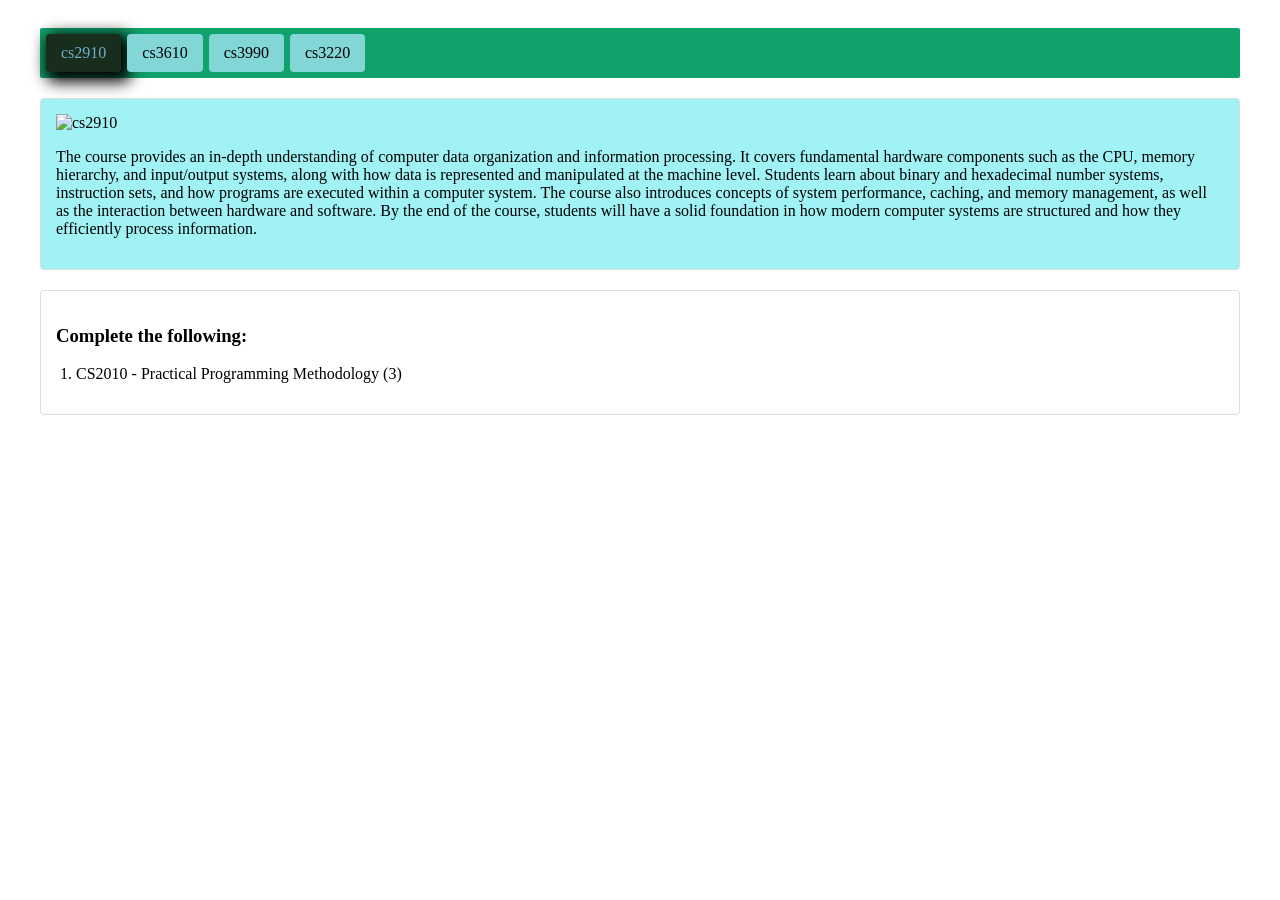
==== commit 8057b98d: "Add files via upload" ====
--- a/index.html
+++ b/index.html
@@ -1,34 +1,19 @@
-<!DOCTYPE html>
-<html lang="en">
-<head>
-  <meta charset="UTF-8">
-  <meta name="viewport" content="width=device-width, initial-scale=1.0">
-  <title>Final Project: Game-based Quiz</title>
-  <link rel="stylesheet" href="styles.css">
-  <link rel="stylesheet" href="https://cdnjs.cloudflare.com/ajax/libs/font-awesome/6.7.0/css/all.min.css">
-  <script src="https://code.jquery.com/jquery-3.7.1.min.js"></script>
-</head>
-<body>
-
-  <h1>Final Project: Game-based Quiz</h1>
-  <button id="start-btn"><span>Start Game</span></button>
-
-  <div id="score-section" style="display:none;">
-    <span>Your Score:</span>
-    <span id="stars"></span>
-    <div id="big-message"></div>
-  </div>
-
-  <div id="timer-section" style="display:none;">
-    <span id="timer-text">0 secs</span>
-    <span id="message-box"></span>
-  </div>
-
-  <div id="game-board"></div>
-
-  <script src="Data.js"></script>
-  <script src="Utils.js"></script>
-  <script src="Card.js"></script>
-  <script src="Main.js"></script>
-</body>
+<!DOCTYPE html>
+<html>
+
+<head>
+    <title>Akash final exam</title>
+    <link rel="stylesheet" href="./styles.css">
+</head>
+
+<body>
+    <div id="app">
+        <ul id="courses"></ul>
+        <section id="coursesDesc"> </section>
+        <section id="coursesPrereqs"> </section>
+    </div>
+
+    <script src="./index.js"></script>
+</body>
+
 </html>
--- a/styles.css
+++ b/styles.css
@@ -1,227 +1,55 @@
-body {
-  font-family: Arial, sans-serif;
-  margin: 0;
-  position: relative;
-}
-
-body::before {
-  content: "";
-  position: fixed;
-  top: 0;
-  left: 0;
-  width: 100%;
-  height: 100%;
-  background: url("background.jpg") no-repeat center center fixed;
-  background-size: cover;
-  opacity: 0.35;
-  z-index: -1;
-}
-
-h1 {
-  background: #8e24aa;
-  color: white;
-  margin: 0;
-  padding: 15px 20px;
-  font-size: 1.2rem;
-}
-
-#start-btn {
-  background-color: #4a148c;
-  background-image: linear-gradient(135deg, #3a0f6e, #6a1b9a, #2d0a4e);
-  border: none;
-  padding: 10px 25px;
-  margin: 15px 20px;
-  cursor: pointer;
-  font-size: 1.1rem;
-  font-weight: bold;
-  border-radius: 6px;
-  transition: filter 0.3s, transform 0.3s;
-}
-
-#start-btn span {
-  background: linear-gradient(90deg, #ff6f00, #e91e63, #ce93d8);
-  -webkit-background-clip: text;
-  background-clip: text;
-  -webkit-text-fill-color: transparent;
-  color: transparent;
-}
-
-#start-btn:hover {
-  filter: brightness(1.2);
-  transform: scale(1.05);
-}
-
-#score-section {
-  padding: 5px 20px;
-  text-align: center;
-  font-size: 1.5rem;
-  font-weight: bold;
-}
-
-#score-section > span:first-child {
-  display: block;
-  margin-bottom: 5px;
-  background: linear-gradient(90deg, #ff6f00, #e91e63, #8e24aa);
-  -webkit-background-clip: text;
-  background-clip: text;
-  -webkit-text-fill-color: transparent;
-  color: transparent;
-}
-
-#stars {
-  display: block;
-}
-
-.star-icon {
-  color: #8e24aa;
-}
-
-#big-message {
-  display: none;
-  margin-top: 10px;
-  font-size: 1.4rem;
-  font-weight: bold;
-  background: linear-gradient(90deg, #ff6f00, #e91e63, #8e24aa);
-  -webkit-background-clip: text;
-  background-clip: text;
-  -webkit-text-fill-color: transparent;
-  color: transparent;
-}
-
-#timer-section {
-  padding: 5px 20px;
-  text-align: center;
-}
-
-#timer-text {
-  font-weight: bold;
-  font-size: 1.5rem;
-  background: linear-gradient(90deg, #ff6f00, #e91e63, #8e24aa);
-  -webkit-background-clip: text;
-  background-clip: text;
-  -webkit-text-fill-color: transparent;
-  color: transparent;
-}
-
-#message-box {
-  display: none;
-  margin-left: 6px;
-  padding: 1px 5px;
-  color: white;
-  font-weight: normal;
-  font-size: 0.85rem;
-  vertical-align: middle;
-}
-
-#message-box.success { background: #4a148c; }
-#message-box.error { background: #6a1b9a; }
-#message-box.info { background: #7b1fa2; }
-
-#game-board {
-  display: grid;
-  grid-template-columns: repeat(4, 1fr);
-  gap: 8px;
-  padding: 15px;
-  margin: 10px 20px;
-  background: linear-gradient(135deg, #ce93d8, #ab47bc, #d1a3d9);
-}
-
-.tile {
-  height: 250px;
-  cursor: pointer;
-  position: relative;
-  perspective: 600px;
-  overflow: hidden;
-}
-
-.card-front, .card-back {
-  position: absolute;
-  top: 0; left: 0;
-  width: 100%; height: 100%;
-  backface-visibility: hidden;
-  transition: transform 0.5s;
-  display: flex;
-  align-items: center;
-  justify-content: center;
-}
-
-.card-front {
-  background: #37474f;
-  transform: rotateY(0deg);
-}
-
-.card-back {
-  background: #7b1fa2;
-  color: white;
-  transform: rotateY(180deg);
-  padding: 10px;
-  overflow-y: auto;
-  overflow-x: hidden;
-}
-
-.card-back > div {
-  width: 100%;
-  max-height: 100%;
-  overflow-y: auto;
-}
-
-.tile.flipped .card-front { transform: rotateY(180deg); }
-.tile.flipped .card-back { transform: rotateY(0deg); }
-
-.tile.done .card-front { background: #9e7aa0; }
-
-.done-text {
-  color: rgba(255,255,255,0.5);
-  font-weight: bold;
-}
-
-.card-question {
-  font-size: 0.85rem;
-  margin-bottom: 8px;
-}
-
-.card-options {
-  display: flex;
-  flex-direction: column;
-  gap: 4px;
-  margin-bottom: 8px;
-}
-
-.card-option {
-  font-size: 0.8rem;
-  cursor: pointer;
-}
-
-.check-btn {
-  background: #c2185b;
-  color: white;
-  border: none;
-  padding: 5px 15px;
-  cursor: pointer;
-}
-
-.asset-icon {
-  font-size: 2rem;
-  display: block;
-  text-align: center;
-  margin-bottom: 8px;
-}
-
-.asset-desc {
-  font-size: 0.85rem;
-  text-align: center;
-}
-
-#game-over {
-  text-align: center;
-  font-size: 1.5rem;
-  font-weight: bold;
-  color: #6a1b9a;
-  padding: 30px;
-  margin: 10px 20px;
-  background: linear-gradient(135deg, #ce93d8, #ab47bc, #d1a3d9);
-}
-
-@media (max-width: 768px) {
-  #game-board { grid-template-columns: repeat(2, 1fr); }
-}+    #app {
+        max-width: 1200px;
+        margin: 0 auto;
+        padding: 20px;
+    }
+    
+   #courses {
+    list-style: none;
+    margin: 0 0 15px 0;
+    padding: 6px;              /* small inner spacing */
+    display: flex;
+    gap: 6px;
+
+    background-color: #0fa36b; /* ✅ FULL green bar */
+    border-radius: 2px;
+}
+    
+    #courses li {
+        margin: 0;
+        background-color: #83d6d6;
+        cursor: pointer;
+        padding: 10px 15px;
+        border-radius: 4px;
+        transition: all 0.3s ease;
+    }
+    
+    #courses li.active {
+        color: #6db0cc;
+        background-color: #192d1c;
+        box-shadow: 5px 5px 15px 5px #000000;
+    }
+    
+    #courses li:hover {
+        background-color: #1e3829;
+        transform: translateY(-2px);
+    }
+    
+    #coursesDesc {
+        background-color: #a0f2f4;
+    }
+    
+    #coursesDesc,
+    #coursesPrereqs {
+        margin-top: 20px;
+        padding: 15px;
+        border: 1px solid #ddd;
+        border-radius: 4px;
+    }
+    
+    #coursesPrereqs ul {
+        list-style-type: decimal;
+        padding-left: 20px;
+    }
+
+    
